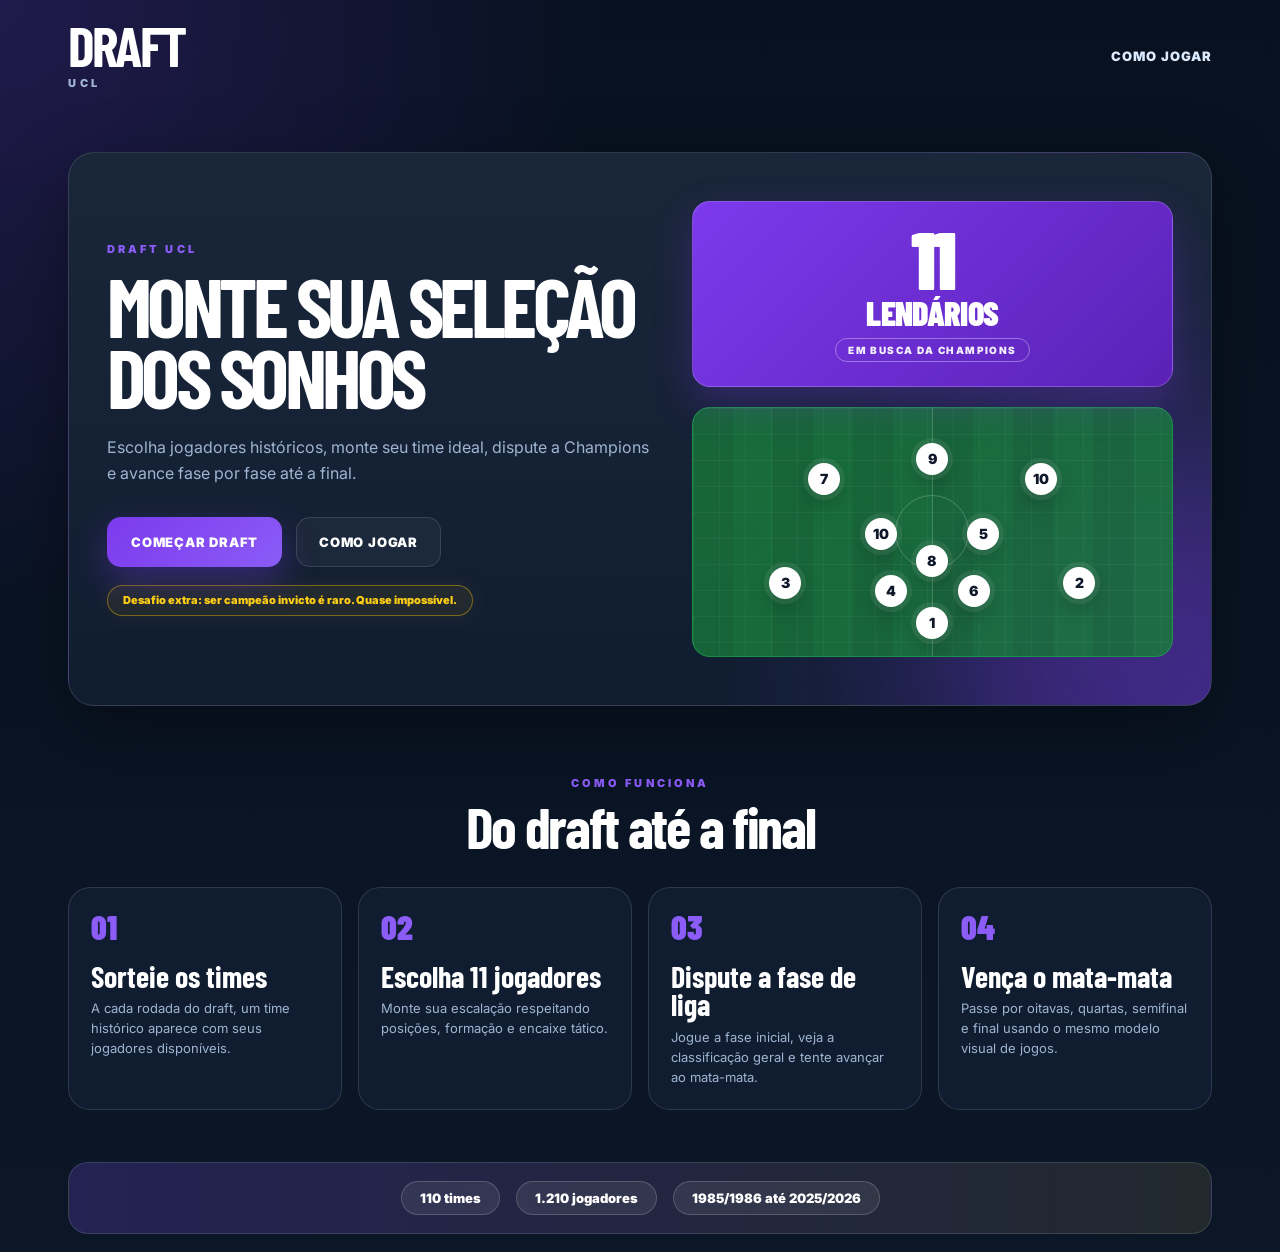
==== index.html @ dd3b8a93 "Primeira versão do DRAFT UCL" ====
<!DOCTYPE html>
<html lang="pt-BR">
<head>
  <!-- ===================================================== -->
  <!-- CONFIGURAÇÕES BÁSICAS DA PÁGINA -->
  <!-- ===================================================== -->
  <meta charset="UTF-8" />
  <meta name="viewport" content="width=device-width, initial-scale=1.0" />

  <title>DRAFT UCL</title>

  <!-- ===================================================== -->
  <!-- FONTES DO PROJETO -->
  <!-- Barlow Condensed = títulos grandes -->
  <!-- Inter = textos normais -->
  <!-- ===================================================== -->
  <link rel="preconnect" href="https://fonts.googleapis.com">
  <link rel="preconnect" href="https://fonts.gstatic.com" crossorigin>
  <link 
    href="https://fonts.googleapis.com/css2?family=Barlow+Condensed:wght@400;600;700;800;900&family=Inter:wght@400;500;600;700;800&display=swap" 
    rel="stylesheet"
  >

  <!-- ===================================================== -->
  <!-- CSS DA HOME -->
  <!-- base.css = cores, botões, tema -->
  <!-- home.css = visual da tela inicial -->
  <!-- responsive.css = mobile -->
  <!-- ===================================================== -->
<link rel="stylesheet" href="css/base.css" />
<link rel="stylesheet" href="css/home.css" />
<link rel="stylesheet" href="css/responsive.css" />
</head>

<body>
  <!-- ===================================================== -->
  <!-- CONTAINER PRINCIPAL DA HOME -->
  <!-- ===================================================== -->
  <div class="home-page">

    <!-- ===================================================== -->
    <!-- CABEÇALHO -->
    <!-- ===================================================== -->
    <header class="home-header">
      <div class="home-brand">
        <h1>DRAFT</h1>
        <span>UCL</span>
      </div>

      <nav class="home-nav">
        <a href="#como-jogar">Como jogar</a>

      </nav>
    </header>

    <!-- ===================================================== -->
    <!-- ÁREA PRINCIPAL / HERO -->
    <!-- ===================================================== -->
    <main class="home-main">

      <!-- ===================================================== -->
      <!-- BLOCO DE TEXTO PRINCIPAL -->
      <!-- ===================================================== -->
      <section class="hero-section">
        <div class="hero-content">
          <small>DRAFT UCL</small>

          <h2>
            Monte sua seleção dos sonhos
          </h2>

          <p>
            Escolha jogadores históricos, monte seu time ideal,
            dispute a Champions e avance fase por fase até a final.
          </p>
<div class="hero-actions">
  <a class="primary-btn" href="draft.html">
    COMEÇAR DRAFT
  </a>

  <a class="secondary-btn" href="#como-jogar">
    COMO JOGAR
  </a>
</div>

<div class="challenge-pill">
  Desafio extra: ser campeão invicto é raro. Quase impossível.
</div>
        </div>

        <!-- ===================================================== -->
        <!-- CARD VISUAL DO OBJETIVO -->
        <!-- ===================================================== -->
        <aside class="hero-card">
          <div class="mission-card">
            <div class="mission-number">11</div>
            <div class="mission-title">LENDÁRIOS</div>
            <div class="mission-subtitle">EM BUSCA DA CHAMPIONS</div>
          </div>

          <!-- Campo visual decorativo -->
<div class="mini-pitch">
  <span class="mini-dot dot-1">7</span>
  <span class="mini-dot dot-2">9</span>
  <span class="mini-dot dot-3">10</span>
  <span class="mini-dot dot-4">10</span>
  <span class="mini-dot dot-5">5</span>
  <span class="mini-dot dot-6">8</span>
  <span class="mini-dot dot-7">3</span>
  <span class="mini-dot dot-8">4</span>
  <span class="mini-dot dot-9">6</span>
  <span class="mini-dot dot-10">2</span>
  <span class="mini-dot dot-11">1</span>
</div>
        </aside>
      </section>

      <!-- ===================================================== -->
      <!-- COMO JOGAR -->
      <!-- ===================================================== -->
      <section id="como-jogar" class="how-section">
        <div class="section-title">
          <small>COMO FUNCIONA</small>
          <h3>Do draft até a final</h3>
        </div>

        <div class="steps-grid">
          <!-- Etapa 1 -->
          <article class="step-card">
            <span>01</span>
            <h4>Sorteie os times</h4>
            <p>
              A cada rodada do draft, um time histórico aparece
              com seus jogadores disponíveis.
            </p>
          </article>

          <!-- Etapa 2 -->
          <article class="step-card">
            <span>02</span>
            <h4>Escolha 11 jogadores</h4>
            <p>
              Monte sua escalação respeitando posições,
              formação e encaixe tático.
            </p>
          </article>

          <!-- Etapa 3 -->
          <article class="step-card">
            <span>03</span>
            <h4>Dispute a fase de liga</h4>
            <p>
              Jogue a fase inicial, veja a classificação geral
              e tente avançar ao mata-mata.
            </p>
          </article>

          <!-- Etapa 4 -->
          <article class="step-card">
            <span>04</span>
            <h4>Vença o mata-mata</h4>
            <p>
              Passe por oitavas, quartas, semifinal e final
              usando o mesmo modelo visual de jogos.
            </p>
          </article>
        </div>
   </section>

<!-- ===================================================== -->
<!-- BARRA DE ESTATÍSTICAS DA HOME -->
<!-- ===================================================== -->
<section class="home-stats-bar">
  <strong>110 times</strong>
  <strong>1.210 jogadores</strong>
  <strong>1985/1986 até 2025/2026</strong>
</section>

</main>
</body>
</html>
---- css/base.css ----
/* ===================================================== */
/* BASE.CSS - CORES, FONTES, TEMA E BOTÕES GERAIS */
/* ===================================================== */

/* Variáveis principais do modo escuro */
:root {
  --bg: #07111f;
  --bg-2: #0b1627;

  --panel: #101d31;
  --panel-2: #13233b;

  --border: rgba(255, 255, 255, 0.12);

  --text: #ffffff;
  --muted: #9fb4d0;

  --primary: #7c3aed;
  --primary-2: #8b5cf6;

  --green: #22c55e;
  --red: #ef4444;
  --yellow: #eab308;

  --shadow: 0 24px 70px rgba(0, 0, 0, 0.35);

  --font-title: "Barlow Condensed", sans-serif;
  --font-body: "Inter", sans-serif;
}

/* Variáveis do modo claro */
body.light-mode {
  --bg: #eef3fb;
  --bg-2: #e2e8f0;

  --panel: #ffffff;
  --panel-2: #f1f5f9;

  --border: rgba(15, 23, 42, 0.14);

  --text: #0f172a;
  --muted: #475569;

  --shadow: 0 24px 70px rgba(15, 23, 42, 0.16);
}

/* Reset básico */
* {
  box-sizing: border-box;
}

html {
  scroll-behavior: smooth;
}

html,
body {
  min-height: 100%;
  margin: 0;
}

body {
  background:
    radial-gradient(circle at top left, rgba(124, 58, 237, 0.22), transparent 34%),
    linear-gradient(180deg, var(--bg), var(--bg-2));

  color: var(--text);
  font-family: var(--font-body);
}

/* Remove sublinhado padrão */
a {
  color: inherit;
  text-decoration: none;
}

/* Botões */
button,
a {
  -webkit-tap-highlight-color: transparent;
}

button {
  font-family: inherit;
}

/* Botão principal */
.primary-btn {
  min-height: 50px;
  padding: 0 24px;

  display: inline-flex;
  align-items: center;
  justify-content: center;

  border: 0;
  border-radius: 14px;

  background: linear-gradient(135deg, var(--primary), var(--primary-2));
  color: #ffffff;

  font-size: 13px;
  font-weight: 900;
  letter-spacing: 0.06em;

  cursor: pointer;

  box-shadow: 0 14px 35px rgba(124, 58, 237, 0.35);
}

/* Botão secundário */
.secondary-btn {
  min-height: 50px;
  padding: 0 22px;

  display: inline-flex;
  align-items: center;
  justify-content: center;

  border: 1px solid var(--border);
  border-radius: 14px;

  background: rgba(255, 255, 255, 0.04);
  color: var(--text);

  font-size: 13px;
  font-weight: 900;
  letter-spacing: 0.06em;

  cursor: pointer;
}

/* Botão do tema */
.theme-toggle {
  height: 38px;
  padding: 0 18px;

  border: 1px solid rgba(199, 210, 254, 0.32);
  border-radius: 999px;

  background: rgba(255, 255, 255, 0.06);
  color: #ffffff;

  font-size: 10px;
  font-weight: 900;
  letter-spacing: 0.08em;

  cursor: pointer;
}
---- css/home.css ----
/* ===================================================== */
/* HOME.CSS - TELA INICIAL DO DRAFT */
/* ===================================================== */

/* Página principal */
.home-page {
  width: 100%;
  min-height: 100vh;
}

/* ===================================================== */
/* CABEÇALHO */
/* ===================================================== */

.home-header {
  width: 100%;
  max-width: 1180px;

  margin: 0 auto;
  padding: 22px 18px 10px;

  display: flex;
  align-items: center;
  justify-content: space-between;
}

/* Marca DRAFT */
.home-brand h1 {
  margin: 0;

  font-family: var(--font-title);
  font-size: 56px;
  line-height: 0.82;
  letter-spacing: -0.05em;
}
.home-brand span {
  display: block;

  margin-top: 8px;

  font-size: 11px;
  font-weight: 900;
  letter-spacing: 0.34em;

  color: var(--muted);
}
/* Navegação */
.home-nav {
  display: flex;
  align-items: center;
  gap: 16px;
}

.home-nav a {
  font-size: 13px;
  font-weight: 900;
  letter-spacing: 0.08em;
  color: #dbeafe;
  text-transform: uppercase;
}
.home-nav a:hover {
  color: #ffffff;
}
/* ===================================================== */
/* ÁREA PRINCIPAL */
/* ===================================================== */

.home-main {
  width: 100%;
  max-width: 1180px;

  margin: 0 auto;
  padding: 18px;
}

/* ===================================================== */
/* HERO PRINCIPAL - MODELO CARD GRANDE */
/* ===================================================== */

.hero-section {
  min-height: 0;

  margin-top: 34px;
  padding: 48px 38px;

  display: grid;
  grid-template-columns: minmax(0, 1.06fr) minmax(320px, 0.94fr);
  gap: 42px;
  align-items: center;

  position: relative;
  overflow: hidden;

  background:
    radial-gradient(circle at bottom right, rgba(124, 58, 237, 0.32), transparent 38%),
    linear-gradient(180deg, rgba(255, 255, 255, 0.045), transparent),
    var(--panel);

  border: 1px solid var(--border);
  border-radius: 26px;

  box-shadow: var(--shadow);
}

/* Detalhe roxo no fundo */
.hero-section::before {
  content: "";

  position: absolute;
  right: -120px;
  bottom: -140px;

  width: 380px;
  height: 380px;

  background: rgba(124, 58, 237, 0.22);
  filter: blur(70px);
  border-radius: 50%;

  pointer-events: none;
}

/* Texto principal */
.hero-content {
  position: relative;
  z-index: 2;
}

.hero-content small {
  display: block;

  margin-bottom: 14px;

  color: var(--primary-2);

  font-size: 11px;
  font-weight: 900;
  letter-spacing: 0.28em;
}

.hero-content h2 {
  max-width: 640px;

  margin: 0;

  font-family: var(--font-title);
  font-size: 82px;
  line-height: 0.86;
  letter-spacing: -0.055em;
  text-transform: uppercase;
}

.hero-content p {
  max-width: 560px;

  margin: 24px 0 0;

  color: var(--muted);

  font-size: 16px;
  line-height: 1.62;
}

/* Botões do hero */
.hero-actions {
  margin-top: 30px;

  display: flex;
  align-items: center;
  gap: 14px;
  flex-wrap: wrap;
}

/* Aviso amarelo */
.challenge-pill {
  width: fit-content;
  max-width: 100%;

  margin-top: 18px;
  padding: 8px 15px;

  border: 1px solid rgba(234, 179, 8, 0.45);
  border-radius: 999px;

  background: rgba(234, 179, 8, 0.08);
  color: #facc15;

  font-size: 11px;
  font-weight: 900;
  line-height: 1.2;

  box-shadow: 0 0 22px rgba(234, 179, 8, 0.08);
}

/* ===================================================== */
/* CARD VISUAL DO HERO */
/* ===================================================== */

.hero-card {
  min-height: 390px;
  padding: 0;

  position: relative;
  z-index: 2;

  display: flex;
  flex-direction: column;
  gap: 20px;

  background: transparent;
  border: 0;
  border-radius: 0;

  box-shadow: none;
}

/* Card 11 lendários */
.mission-card {
  width: 100%;
  padding: 24px 18px;

  position: relative;
  z-index: 2;

  text-align: center;

  background: linear-gradient(135deg, var(--primary), #5b21b6);
  border: 1px solid rgba(255, 255, 255, 0.18);
  border-radius: 18px;

  box-shadow: 0 16px 38px rgba(124, 58, 237, 0.28);
}

.mission-number {
  font-family: var(--font-title);
  font-size: 82px;
  line-height: 0.78;
  font-weight: 900;
  letter-spacing: -0.05em;

  color: #ffffff;
}

.mission-title {
  margin-top: 8px;

  font-family: var(--font-title);
  font-size: 34px;
  line-height: 0.9;
  font-weight: 900;
  letter-spacing: -0.02em;

  color: #ffffff;
}

.mission-subtitle {
  width: fit-content;

  margin: 10px auto 0;
  padding: 5px 12px;

  color: rgba(255, 255, 255, 0.92);

  font-size: 10px;
  font-weight: 900;
  letter-spacing: 0.14em;

  border: 1px solid rgba(255, 255, 255, 0.35);
  border-radius: 999px;
}

/* ===================================================== */
/* MINI CAMPO DECORATIVO */
/* ===================================================== */

.mini-pitch {
  height: 250px;

  position: relative;
  overflow: hidden;

  border: 1px solid rgba(34, 197, 94, 0.42);
  border-radius: 18px;

  background:
    linear-gradient(rgba(255, 255, 255, 0.045) 1px, transparent 1px),
    linear-gradient(90deg, rgba(255, 255, 255, 0.045) 1px, transparent 1px),
    linear-gradient(90deg, rgba(34, 197, 94, 0.12) 50%, rgba(34, 197, 94, 0.18) 50%),
    rgba(22, 101, 52, 0.82);

  background-size:
    26px 26px,
    26px 26px,
    80px 100%,
    100% 100%;
}

/* Linha do meio do campo */
.mini-pitch::before {
  content: "";

  position: absolute;
  left: 50%;
  top: 0;

  width: 1px;
  height: 100%;

  background: rgba(255, 255, 255, 0.20);
}

/* Círculo do meio */
.mini-pitch::after {
  content: "";

  position: absolute;
  left: 50%;
  top: 50%;

  width: 72px;
  height: 72px;

  transform: translate(-50%, -50%);

  border: 1px solid rgba(255, 255, 255, 0.22);
  border-radius: 50%;
}

/* Bolinhas numeradas */
.mini-dot {
  width: 32px;
  height: 32px;

  position: absolute;
  z-index: 2;

  display: flex;
  align-items: center;
  justify-content: center;

  border-radius: 50%;

  background: #ffffff;
  color: #0f172a;

  font-size: 14px;
  font-weight: 900;
  line-height: 1;

  box-shadow:
    0 0 0 5px rgba(255, 255, 255, 0.08),
    0 10px 22px rgba(0, 0, 0, 0.22);
}

/* ===================================================== */
/* POSIÇÕES DO MINI CAMPO - 4-3-3 REALISTA */
/* ===================================================== */

/* Ataque */
.dot-1 {
  left: 24%;
  top: 22%;
}

.dot-2 {
  left: 50%;
  top: 14%;
  transform: translateX(-50%);
}

.dot-3 {
  right: 24%;
  top: 22%;
}

/* Meio-campo */
.dot-4 {
  left: 36%;
  top: 44%;
}

.dot-5 {
  right: 36%;
  top: 44%;
}

.dot-6 {
  left: 50%;
  top: 55%;
  transform: translateX(-50%);
}

/* Defesa */
.dot-7 {
  left: 16%;
  bottom: 23%;
}

.dot-8 {
  left: 38%;
  bottom: 20%;
}

.dot-9 {
  right: 38%;
  bottom: 20%;
}

.dot-10 {
  right: 16%;
  bottom: 23%;
}

/* Goleiro */
.dot-11 {
  left: 50%;
  bottom: 7%;
  transform: translateX(-50%);
}

/* ===================================================== */
/* BARRA DE ESTATÍSTICAS */
/* ===================================================== */

.home-stats-bar {
  margin-top: 18px;
  padding: 18px;

  display: flex;
  align-items: center;
  justify-content: center;
  gap: 16px;
  flex-wrap: wrap;

  background:
    linear-gradient(90deg, rgba(124, 58, 237, 0.18), rgba(234, 179, 8, 0.08)),
    var(--panel);

  border: 1px solid var(--border);
  border-radius: 20px;
}

.home-stats-bar strong {
  min-height: 34px;
  padding: 0 18px;

  display: inline-flex;
  align-items: center;
  justify-content: center;

  border: 1px solid rgba(255, 255, 255, 0.18);
  border-radius: 999px;

  background: rgba(255, 255, 255, 0.08);
  color: var(--text);

  font-size: 13px;
  font-weight: 900;
}
/* ===================================================== */
/* COMO JOGAR */
/* Mantido no modelo atual, só pequenos ajustes */
/* ===================================================== */

.how-section {
  padding: 70px 0 34px;
}

.section-title {
  text-align: center;
}

.section-title small {
  display: block;

  color: var(--primary-2);

  font-size: 11px;
  font-weight: 900;
  letter-spacing: 0.28em;
}

.section-title h3 {
  margin: 10px 0 0;

  font-family: var(--font-title);
  font-size: 58px;
  line-height: 0.9;
  letter-spacing: -0.04em;
}

/* Grid das etapas */
.steps-grid {
  margin-top: 34px;

  display: grid;
  grid-template-columns: repeat(4, 1fr);
  gap: 16px;
}

/* Card de etapa */
.step-card {
  min-height: 220px;
  padding: 22px;

  background: var(--panel);
  border: 1px solid var(--border);
  border-radius: 22px;
}

.step-card span {
  color: var(--primary-2);

  font-family: var(--font-title);
  font-size: 34px;
  line-height: 1;
  font-weight: 900;
}

.step-card h4 {
  margin: 18px 0 8px;

  font-family: var(--font-title);
  font-size: 30px;
  line-height: 0.95;
}

.step-card p {
  margin: 0;

  color: var(--muted);

  font-size: 13px;
  line-height: 1.55;
}

/* ===================================================== */
/* RODAPÉ */
/* ===================================================== */

.home-footer {
  width: 100%;
  max-width: 1180px;

  margin: 0 auto;
  padding: 26px 18px 32px;

  display: flex;
  justify-content: space-between;
  gap: 16px;

  color: var(--muted);

  font-size: 12px;
  font-weight: 700;
}
---- css/responsive.css ----
/* ===================================================== */
/* RESPONSIVE.CSS */
/*
  Arquivo exclusivo para responsividade.

  Regras de segurança:
  - Não alterar visual desktop fora de @media.
  - Usar max-width em ordem do maior para o menor.
  - Ajustar primeiro layout, depois fonte, depois espaçamento.
  - Evitar !important, usar só quando alguma regra antiga estiver vencendo.
*/
/* ===================================================== */


/* ===================================================== */
/* ATÉ 1024px */
/*
  Tablet, notebook pequeno e telas intermediárias.

  Objetivo:
  - reduzir larguras;
  - diminuir espaçamentos;
  - evitar barra horizontal;
  - manter estrutura parecida com desktop.
*/
/* ===================================================== */

@media (max-width: 1024px) {
  /* ===================================================== */
  /* TABLET DEITADO / NOTEBOOK PEQUENO */
  /*
    Foco: 1024 × 768.

    Objetivo:
    - manter aparência parecida com desktop;
    - reduzir larguras e fontes;
    - evitar estouro lateral;
    - não afetar celular, porque celular já tem blocos próprios.
  */
  /* ===================================================== */

  html,
  body {
    width: 100%;
    overflow-x: hidden;
  }

  .home-page {
    width: 100%;
    min-height: 100vh;
    padding: 18px 22px 32px;
  }

  .home-header {
    max-width: 100%;
    margin: 0 auto 22px;
    padding: 16px 18px;
  }

  .home-brand h1 {
    font-size: 44px;
  }

  .home-main {
    width: 100%;
    max-width: 100%;
  }

  .hero-section {
    width: 100%;
    max-width: 100%;

    display: grid;
    grid-template-columns: minmax(0, 1fr) minmax(320px, 0.85fr);
    gap: 24px;

    padding: 30px 26px;
  }

  .hero-content h2 {
    max-width: 100%;

    font-size: 56px;
    line-height: 0.9;
  }

  .hero-content p {
    max-width: 100%;

    font-size: 15px;
    line-height: 1.45;
  }

  .hero-actions {
    margin-top: 22px;
  }

  .mission-card {
    padding: 22px 18px;
  }

  .mission-number {
    font-size: 58px;
  }

  .mission-title {
    font-size: 24px;
  }

  .mini-pitch {
    min-height: 250px;
    max-height: 280px;
    overflow: hidden;
  }

  .how-section {
    width: 100%;
    margin-top: 34px;
  }

  .section-title h3 {
    font-size: 40px;
    line-height: 0.95;
  }

  .steps-grid {
    display: grid;
    grid-template-columns: repeat(2, minmax(0, 1fr));
    gap: 14px;
  }

  .step-card {
    min-height: auto;
    padding: 18px 18px;
  }

  .step-card h4 {
    font-size: 25px;
    line-height: 1;
  }

  .step-card p {
    font-size: 13px;
    line-height: 1.35;
  }

  .home-stats-bar {
    width: 100%;
    max-width: 100%;

    margin-top: 22px;
    padding: 16px;

    display: grid;
    grid-template-columns: repeat(3, minmax(0, 1fr));
    gap: 12px;

    box-sizing: border-box;
  }

  .home-stats-bar strong {
  min-width: 0;
  padding: 0 12px;

  font-size: 12px;
  line-height: 1.15;
  text-align: center;

  white-space: normal;
  overflow-wrap: anywhere;
}

/* Fecha o @media (max-width: 1024px) da HOME */
}

/* ===================================================== */
/* DRAFT - TABLET DEITADO / 1024 × 768 */
/*
  Objetivo:
  - manter o Draft em 3 colunas;
  - reduzir painel esquerdo e direito;
  - impedir corte lateral;
  - deixar o campo cabendo melhor;
  - não alterar celular, que já está correto.
*/
/* ===================================================== */

@media (min-width: 769px) and (max-width: 1024px) {
  .draft-page {
    width: 100%;
    max-width: 100%;
    min-height: 100vh;

    padding: 16px 18px 28px;

    overflow-x: hidden;
    box-sizing: border-box;
  }

  .draft-header {
    width: 100%;
    max-width: 100%;

    margin: 0 auto 14px;
    padding: 14px 18px;

    box-sizing: border-box;
  }

  .draft-brand h1 {
    font-size: 42px;
    line-height: 0.85;
  }

  .draft-summary {
    font-size: 11px;
    letter-spacing: 0.22em;
    white-space: nowrap;
  }

  /*
    Grade principal:
    continua em 3 colunas, mas mais compacta.
  */
  .builder-grid {
    width: 100%;
    max-width: 100%;

    display: grid;
    grid-template-columns: 210px minmax(0, 1fr) 180px;
    gap: 14px;

    align-items: start;

    transform: none;
    box-sizing: border-box;
  }

  .left-panel,
  .center-panel,
  .right-panel {
    width: 100%;
    min-width: 0;
    max-width: 100%;

    box-sizing: border-box;
  }

  .panel,
  .draw-panel,
  .players-panel,
  .score-panel {
    width: 100%;
    max-width: 100%;
    min-width: 0;

    box-sizing: border-box;
  }

  /*
    Painel esquerdo:
    botões menores para não cortar.
  */
  .formation-grid {
    grid-template-columns: repeat(2, minmax(0, 1fr));
    gap: 8px;
  }

  .style-grid {
    grid-template-columns: 1fr;
    gap: 8px;
  }

  .formation-btn,
  .style-btn {
    min-height: 34px;
    padding: 8px 6px;

    font-size: 10.5px;
    line-height: 1.1;
  }

  .panel-label {
    margin-bottom: 8px;

    font-size: 9px;
    letter-spacing: 0.28em;
  }

  .draw-card {
    min-height: 94px;
    padding: 12px 10px;
  }

  .draw-card h2 {
    font-size: 30px;
  }

  .draw-card p {
    font-size: 11px;
  }

  .roll-btn {
    min-height: 44px;
    font-size: 16px;
  }

  /* Campo - tablet deitado 1024 × 768 */
.pitch-frame {
  width: 100%;
  max-width: 100%;

  padding: 8px;
  box-sizing: border-box;
}

.pitch {
  width: 100%;
  height: 590px;
}

/* Slots maiores no tablet deitado */
.pitch-slot {
  width: 68px;
  height: 68px;

  font-size: 16px;
}

.slot-empty {
  font-size: 15px;
}

/*
  Jogador preenchido:
  aumenta card, rating e nome no tablet deitado.
*/
.pitch-slot.filled {
  width: 84px;
  height: 84px;
}

.pitch-player-card {
  width: 80px;
  height: 80px;
}

.pitch-rating-ball {
  width: 64px;
  height: 64px;

  font-size: 25px;
}

/*
  Nome do jogador:
  maior e mais legível.
*/
.pitch-player-name {
  top: 74px;

  max-width: 125px;

  font-size: 13.5px;
  font-weight: 900;
  line-height: 1;
  text-align: center;
  white-space: nowrap;

  text-shadow:
    0 2px 0 rgba(0, 0, 0, 0.78),
    0 0 6px rgba(0, 0, 0, 0.55);
}


  /*
    Painel direito:
    deixa o box score caber na largura.
  */
  .score-panel {
    padding: 14px 12px;
  }

  .score-header {
    font-size: 12px;
  }

  #overallScore {
    font-size: 18px;
  }

  .squad-row {
    grid-template-columns: 34px minmax(0, 1fr) 34px;
    min-height: 32px;
    gap: 6px;
  }

  .score-panel .squad-row .squad-player-name {
    font-size: 13px !important;
  }

  .score-panel .squad-row .squad-player-rating {
    font-size: 15px !important;
  }
}



/* ===================================================== */
/* ATÉ 768px */
/*
  Entrada real do mobile.

  Ajusta primeiro a HOME:
  - header em coluna;
  - hero em coluna;
  - botões empilhados;
  - cards em uma coluna;
  - evita overflow horizontal.
*/
/* ===================================================== */

@media (max-width: 768px) {
  /* Segurança geral de largura no tablet */
.home-page,
.home-main,
.hero-section,
.how-section,
.home-stats-bar {
  box-sizing: border-box;
}
  /* Segurança geral contra estouro lateral */
  html,
  body {
    width: 100%;
    overflow-x: hidden;
  }

  /* HOME - página */
.home-page {
  width: 100%;
  min-height: 100vh;
  padding: 14px 14px 24px;
}

  /* HOME - cabeçalho */
  .home-header {
    max-width: 100%;
    margin: 0 auto 22px;
    padding: 16px;

    display: flex;
    align-items: center;
    justify-content: space-between;
    gap: 14px;
  }

  .home-brand h1 {
    font-size: 42px;
  }

  .home-brand span {
    font-size: 8px;
    letter-spacing: 0.28em;
  }

  .home-nav {
    display: flex;
    align-items: center;
    gap: 12px;
  }

  .home-nav a {
    font-size: 11px;
    letter-spacing: 0.12em;
  }

  /* HOME - área principal */
  .home-main {
    width: 100%;
    max-width: 100%;
  }

  /* HERO - vira coluna no mobile */
 .hero-section {
  width: 100%;
  max-width: 100%;

  display: flex;
  flex-direction: column;
  gap: 16px;

  padding: 22px 18px;
}

  .hero-content {
    width: 100%;
    text-align: center;
  }

  .hero-content small {
    font-size: 10px;
    letter-spacing: 0.26em;
  }

  .hero-content h2 {
    max-width: 100%;
    margin: 12px auto 16px;

    font-size: 52px;
    line-height: 0.9;
    text-align: center;
  }

  .hero-content p {
    max-width: 100%;
    margin: 0 auto;

    font-size: 15px;
    line-height: 1.55;
    text-align: center;
  }

  /* Botões da home */
  .hero-actions {
    width: 100%;
    margin-top: 24px;

    display: flex;
    flex-direction: column;
    gap: 12px;
  }

  .hero-actions a,
  .primary-btn,
  .secondary-btn {
    width: 100%;
    min-height: 48px;

    display: flex;
    align-items: center;
    justify-content: center;
  }

  .challenge-pill {
    width: 100%;
    margin-top: 16px;

    text-align: center;
    line-height: 1.35;
  }

  /* Card visual da direita */
  .hero-card {
    width: 100%;
  }

  .mission-card {
    width: 100%;
    padding: 22px 16px;
  }

  .mission-number {
    font-size: 58px;
    line-height: 0.8;
  }

  .mission-title {
    font-size: 25px;
  }

  .mini-pitch {
    width: 100%;
    min-height: 210px;
  }

  /* COMO JOGAR */
.how-section {
  width: 100%;
  margin-top: 28px;
}

  .section-title {
    text-align: center;
  }


.steps-grid {
  display: grid;
  grid-template-columns: 1fr;
  gap: 10px;
}
.step-card {
  width: 100%;
  padding: 16px 16px;
}

.section-title h3 {
  font-size: 36px;
  line-height: 0.95;
}

.step-card h4 {
  font-size: 24px;
  line-height: 1;
}

.step-card p {
  font-size: 13px;
  line-height: 1.35;
}
}


/* ===================================================== */
/* ATÉ 480px */
/*
  Foco principal: celular padrão 390 × 844.

  Segurança:
  - Não altera desktop.
  - Ajusta telas mobile até 480px.
  - Inclui HOME, DRAFT, CAMPANHA, CLASSIFICAÇÃO,
    MATA-MATA E MEU CARD.
  - Usado para celulares comuns como 360px, 390px,
    393px, 412px, 414px e até 480px.
*/
/* ===================================================== */

@media (max-width: 480px) {
  /* Evita barra lateral horizontal */
  html,
  body {
    width: 100%;
    overflow-x: hidden;
  }

  /* Página inicial */
  .home-page {
    width: 100%;
    min-height: 100vh;
    padding: 14px 12px 28px;
  }

  /* Header da home */
  .home-header {
    width: 100%;
    max-width: 100%;

    margin: 0 auto 20px;
    padding: 14px 12px;

    display: flex;
    align-items: center;
    justify-content: space-between;
    gap: 12px;
  }

  .home-brand h1 {
    font-size: 38px;
    line-height: 0.85;
  }

  .home-brand span {
    font-size: 8px;
    letter-spacing: 0.26em;
  }

  .home-nav {
    display: flex;
    align-items: center;
    justify-content: flex-end;
  }

  .home-nav a {
    font-size: 11px;
    letter-spacing: 0.12em;
    white-space: nowrap;
  }

  /* Área principal */
  .home-main {
    width: 100%;
    max-width: 100%;
  }

  /* Hero em coluna */
  .hero-section {
    width: 100%;
    max-width: 100%;

    padding: 24px 16px;

    display: flex;
    flex-direction: column;
    gap: 22px;
  }

  .hero-content {
    width: 100%;
    text-align: center;
  }

  .hero-content small {
    font-size: 10px;
    letter-spacing: 0.24em;
  }

  .hero-content h2 {
    max-width: 100%;
    margin: 12px auto 16px;

    font-size: 44px;
    line-height: 0.9;
    text-align: center;
  }

  .hero-content p {
    max-width: 100%;
    margin: 0 auto;

    font-size: 14px;
    line-height: 1.55;
    text-align: center;
  }

  /* Botões da home */
  .hero-actions {
    width: 100%;
    margin-top: 24px;

    display: flex;
    flex-direction: column;
    gap: 12px;
  }

  .hero-actions a,
  .primary-btn,
  .secondary-btn {
    width: 100%;
    min-height: 48px;

    display: flex;
    align-items: center;
    justify-content: center;

    font-size: 12px;
    text-align: center;
  }

  .challenge-pill {
    width: 100%;
    margin-top: 16px;

    font-size: 11px;
    line-height: 1.35;
    text-align: center;
  }

  /* Card visual */
  .hero-card {
    width: 100%;
  }

  .mission-card {
    width: 100%;
    padding: 22px 16px;
  }

  .mission-number {
    font-size: 52px;
    line-height: 0.8;
  }

  .mission-title {
    font-size: 22px;
    line-height: 0.95;
  }

  .mission-subtitle {
    font-size: 10px;
    letter-spacing: 0.18em;
  }

  .mini-pitch {
    width: 100%;
    min-height: 190px;
  }

  /* Como jogar */
  .how-section {
    width: 100%;
    margin-top: 40px;
  }

  .section-title {
    text-align: center;
  }

  .section-title small {
    font-size: 10px;
    letter-spacing: 0.24em;
  }

  .section-title h3 {
    font-size: 36px;
    line-height: 0.95;
  }

  .steps-grid {
    display: grid;
    grid-template-columns: 1fr;
    gap: 14px;
  }

  .step-card {
    width: 100%;
    padding: 20px 18px;
  }

  .step-card h4 {
    font-size: 24px;
    line-height: 1;
  }

  .step-card p {
    font-size: 13px;
    line-height: 1.45;
  }

  /* Barra de estatísticas */
  .home-stats-bar {
    width: 100%;
    margin-top: 28px;

    display: flex;
    flex-direction: column;
    gap: 10px;

    text-align: center;
  }
  .home-stats-bar strong {
    font-size: 13px;
  }
}
/* ===================================================== */
/* TABLET - 481px até 768px */
/*
  Foco: iPad Mini / tablet em pé.

  Objetivo:
  - não usar layout tão alto quanto celular;
  - colocar hero em duas colunas;
  - compactar cards de "Como jogar";
  - fazer mais conteúdo aparecer na tela.
*/
/* ===================================================== */

@media (min-width: 481px) and (max-width: 768px) {
  .home-page {
    padding: 14px 18px 24px;
  }

  .home-header {
    margin-bottom: 18px;
    padding: 14px 16px;
  }

  .home-brand h1 {
    font-size: 38px;
  }

  /*
    No tablet, volta para duas colunas.
    Isso reduz muito a altura da tela inicial.
  */
  .hero-section {
    display: grid;
    grid-template-columns: minmax(0, 1fr) minmax(280px, 0.9fr);
    align-items: center;
    gap: 18px;

    padding: 22px 20px;
  }

  .hero-content {
    text-align: left;
  }

  .hero-content h2 {
    margin: 10px 0 14px;

    font-size: 42px;
    line-height: 0.9;
    text-align: left;
  }

  .hero-content p {
    font-size: 14px;
    line-height: 1.4;
    text-align: left;
  }

  .hero-actions {
    margin-top: 18px;
    gap: 10px;
  }

  .hero-actions a,
  .primary-btn,
  .secondary-btn {
    min-height: 44px;
  }

  .challenge-pill {
    margin-top: 12px;
    font-size: 10px;
  }

  .hero-card {
    width: 100%;
    min-width: 0;
  }

  .mission-card {
    padding: 18px 14px;
  }

  .mission-number {
    font-size: 46px;
  }

  .mission-title {
    font-size: 20px;
  }

  .mini-pitch {
    min-height: 220px;
    max-height: 240px;
    overflow: hidden;
  }

  /*
    Como jogar mais compacto no tablet.
  */
  .how-section {
    margin-top: 24px;
  }

  .section-title h3 {
    font-size: 34px;
  }

  .steps-grid {
    grid-template-columns: 1fr;
    gap: 10px;
  }

  .step-card {
    min-height: auto;
    padding: 14px 16px;
  }

  .step-card h4 {
    font-size: 22px;
    line-height: 1;
  }

  .step-card p {
    font-size: 13px;
    line-height: 1.3;
  }

/*
  Rodapé / estatísticas da HOME no tablet.
  Mantém os 3 itens lado a lado no iPad/tablet.
*/
.home-stats-bar {
  width: 100%;
  max-width: 100%;

  margin: 16px auto 0;
  padding: 14px;

  display: grid;
  grid-template-columns: repeat(3, minmax(0, 1fr));
  gap: 10px;

  background:
    linear-gradient(90deg, rgba(124, 58, 237, 0.18), rgba(234, 179, 8, 0.08)),
    var(--panel);

  border: 1px solid var(--border);
  border-radius: 18px;

  box-sizing: border-box;
}

.home-stats-bar > * {
  width: 100%;
  min-width: 0;
  max-width: 100%;

  box-sizing: border-box;
}

.home-stats-bar strong {
  min-width: 0;
  min-height: 32px;
  padding: 0 10px;

  display: flex;
  align-items: center;
  justify-content: center;

  border: 1px solid rgba(255, 255, 255, 0.18);
  border-radius: 999px;

  background: rgba(255, 255, 255, 0.08);
  color: var(--text);

  font-size: 12px;
  font-weight: 900;
  line-height: 1.15;
  text-align: center;

  white-space: normal;
  overflow-wrap: anywhere;
}
}
/* ===================================================== */
/* MOBILE - DRAFT / CAMPANHA / CLASSIFICAÇÃO / MATA-MATA */
/*
  Segurança:
  - tudo abaixo só vale até 480px;
  - impede o CSS mobile de afetar o desktop;
  - não altera lógica do jogo.
*/
/* ===================================================== */

@media (max-width: 480px) {

/* ===================================================== */
/* HEADER DO DRAFT - MOBILE */
/* ===================================================== */
/* HEADER DO DRAFT - MOBILE */
/*
  Objetivo:
  - manter logo à esquerda;
  - manter formação/estilo à direita;
  - impedir quebra feia do "4-3-3";
  - não mexer no desktop.
*/
/* ===================================================== */

.draft-header {
  width: 100%;
  max-width: 100%;

  margin: 0 auto 14px;
  padding: 14px 12px;

  display: grid;
  grid-template-columns: auto minmax(0, 1fr);
  align-items: center;
  gap: 10px;
}

.draft-brand {
  min-width: 86px;
}

.draft-brand h1 {
  font-size: 37px;
  line-height: 0.82;
}

.draft-brand span {
  margin-top: 6px;

  font-size: 8px;
  letter-spacing: 0.24em;
}

/* Texto: 4-3-3 · EQUILIBRADO · CLÁSSICO */
.draft-summary {
  min-width: 0;

  display: flex;
  align-items: center;
  justify-content: flex-end;
  gap: 6px;

  font-size: 8.5px;
  font-weight: 900;
  letter-spacing: 0.16em;
  line-height: 1.2;
  text-align: right;
  white-space: nowrap;
  word-break: keep-all;
}

/* Evita quebrar cada parte do resumo */
.draft-summary span,
.draft-summary strong,
.draft-summary b {
  white-space: nowrap;
}

/* Grid principal vira coluna */
.builder-grid {
  width: 100%;
  max-width: 100%;

  display: flex;
  flex-direction: column;
  gap: 14px;

  transform: none;
}

/* Todos os painéis ocupam a tela */
.left-panel,
.center-panel,
.right-panel {
  width: 100%;
  min-width: 0;
}

/* Ordem no mobile */
.left-panel {
  order: 1;
}

.center-panel {
  order: 2;
}

.right-panel {
  order: 3;
}

/* Painéis */
.panel,
.draw-panel,
.players-panel,
.score-panel {
  width: 100%;
}

/* ===================================================== */
/* DRAFT MOBILE - FORMAÇÕES E MODOS MAIS ESPAÇADOS */
/*
  Objetivo:
  - deixar botões menos grudados;
  - melhorar toque no celular;
  - separar melhor formação e estilo;
  - não altera lógica do draft.
*/
/* ===================================================== */

.formation-grid,
.style-grid {
  grid-template-columns: 1fr 1fr;
  gap: 12px;
}

.formation-btn,
.style-btn {
  min-height: 46px;
  padding: 10px 8px;

  font-size: 12px;
  line-height: 1.1;
}

/* Dá mais respiro entre os blocos do painel esquerdo */
.left-panel .panel {
  gap: 18px;
}

/* Espaçamento entre título e botões */
.panel-label {
  margin-bottom: 10px;
}

/* Sorteio */
.draw-card {
  min-height: 110px;
  padding: 16px 12px;
}

.draw-card h2 {
  font-size: 36px;
}

.draw-card p {
  font-size: 12px;
}

.roll-btn {
  min-height: 52px;
}

/* Lista de jogadores */
.draft-page.draft-started .players-panel {
  height: auto;
  max-height: none;

  padding: 14px 12px;

  overflow: visible;
}

.player-option {
  min-height: 64px;
}

.player-info strong {
  font-size: 18px;
}

.player-info span {
  font-size: 10px;
}

.player-action b {
  font-size: 24px;
}

/* Campo */
.pitch-frame {
  width: 100%;
  padding: 8px;
}

.pitch {
  width: 100%;
  height: 560px;
}

/* Slots menores para caber no celular */
.pitch-slot {
  width: 56px;
  height: 56px;

  font-size: 14px;
}

.slot-empty {
  font-size: 13px;
}

/* Jogador preenchido no campo */
.pitch-slot.filled {
  width: 62px;
  height: 62px;
}

.pitch-player-card {
  width: 58px;
  height: 58px;
}

.pitch-rating-ball {
  width: 50px;
  height: 50px;

  font-size: 20px;
}
/* ===================================================== */
/* CAMPO MOBILE - NOMES DOS JOGADORES */
/*
  Padrão simples:
  - nomes centralizados;
  - sem empurrar laterais/pontas;
  - visual mais limpo;
  - não altera desktop.
*/
/* ===================================================== */

.pitch {
  overflow: hidden;
}

.pitch-player-name {
  top: 58px;

  max-width: 90px;

  font-size: 11.5px;
  line-height: 1;

  white-space: nowrap;
  text-align: center;

  text-shadow:
    0 2px 0 rgba(0, 0, 0, 0.78),
    0 0 6px rgba(0, 0, 0, 0.55);
}
/* Box score embaixo do campo */
.score-panel {
  min-width: 0;
  width: 100%;

  padding: 16px 14px;
}

.score-header {
  font-size: 13px;
}

#overallScore {
  font-size: 20px;
}

.squad-row {
  grid-template-columns: 42px minmax(0, 1fr) 42px;
  min-height: 36px;
}

.score-panel .squad-row .squad-player-name {
  font-size: 16px !important;
}

.score-panel .squad-row .squad-player-rating {
  font-size: 18px !important;
}
/* ===================================================== */
/* JOGADOR SELECIONADO NA LISTA */
/*
  Aparece depois que o usuário clica no jogador.
  Ajuda principalmente no mobile, antes de escolher o slot.
*/
/* ===================================================== */

.player-option.selected-player {
  border-color: #d8b45a;
  background: #1b2f50;

  box-shadow:
    0 0 0 2px rgba(216, 180, 90, 0.18),
    0 0 16px rgba(216, 180, 90, 0.18);
}

.player-option.selected-player .player-info strong {
  color: #ffffff;
}

.player-option.selected-player .player-info span {
  color: #ffe7a3;
}

.player-option.selected-player .player-action em {
  background: #d8b45a;
  border-color: #f0cf7a;
  color: #07111f;
}
/* ===================================================== */
/* CAMPANHA MOBILE - FASE DE LIGA COMPACTA */
/*
  Objetivo:
  - deixar a campanha encaixada no celular;
  - reduzir fontes e espaçamentos;
  - evitar corte lateral;
  - manter leitura boa em 390px.
*/
/* ===================================================== */

.campaign-page,
.campaign-page * {
  box-sizing: border-box;
}

.campaign-page {
  width: 100%;
  max-width: 100vw;
  min-height: 100vh;

  margin: 0;
  padding: 16px 10px 28px;

  overflow-x: hidden;
}

/* Header */
.campaign-header {
  width: 100%;
  max-width: 100%;

  margin: 0 0 16px;

  display: flex;
  flex-direction: column;
  align-items: stretch;
  gap: 14px;

  overflow: hidden;
}

.campaign-title-block {
  width: 100%;
  max-width: 100%;
}

.campaign-title-block small {
  display: block;

  font-size: 8px;
  letter-spacing: 2.5px;
}

.campaign-title-block h1 {
  max-width: 100%;

  margin: 8px 0 8px;

  font-size: 28px;
  line-height: 1;
  letter-spacing: 0.04em;

  white-space: normal;
  overflow-wrap: anywhere;
}

.campaign-title-block p {
  max-width: 100%;

  margin: 0;

  font-size: 12px;
  line-height: 1.25;

  white-space: normal;
  overflow-wrap: anywhere;
}

/* Modo de jogo */
.campaign-speed-box {
  width: 100%;
  max-width: 100%;

  gap: 6px;
}

.campaign-speed-box span {
  font-size: 8px;
  letter-spacing: 2.5px;
}

.campaign-speed-buttons {
  width: 100%;

  display: grid;
  grid-template-columns: minmax(0, 1fr) minmax(0, 1fr);
  gap: 8px;
}

.campaign-speed-btn {
  width: 100%;
  min-width: 0;
  height: 38px;

  font-size: 12px;
}

/* Cards TIME / FASE */
.campaign-summary {
  width: 100%;
  max-width: 100%;

  margin: 0 0 18px;

  display: grid;
  grid-template-columns: minmax(0, 1fr) minmax(0, 1fr);
  gap: 8px;
}

.campaign-summary-card {
  width: 100%;
  max-width: 100%;
  min-width: 0;

  min-height: 96px;
  padding: 12px 10px;

  overflow: hidden;
}

.campaign-summary-card small {
  display: block;

  font-size: 8px;
  letter-spacing: 2.5px;
}

.campaign-summary-card h2 {
  max-width: 100%;

  font-size: 22px;
  line-height: 1;

  white-space: normal;
  overflow-wrap: anywhere;
}
.campaign-summary-card p {
  max-width: 100%;

  font-size: 11px;
  line-height: 1.18;

  white-space: normal;
  overflow-wrap: anywhere;
}

/* Calendário */
.league-matches-section {
  width: 100%;
  max-width: 100%;

  margin: 0;
  overflow: hidden;
}

.section-title {
  margin-bottom: 12px;
  text-align: center;
}

.section-title small {
  font-size: 8px;
  letter-spacing: 2.5px;
}

.section-title h2 {
  max-width: 100%;

  font-size: 18px;
  line-height: 1.08;
  letter-spacing: 0;

  white-space: normal;
  overflow-wrap: anywhere;
}

/* Lista de jogos */
.league-matches-list {
  width: 100%;
  max-width: 100%;

  display: flex;
  flex-direction: column;
  gap: 8px;
}

/* Card de jogo */
.league-match-card {
  width: 100%;
  max-width: 100%;
  min-width: 0;

  padding: 12px 8px;

  display: grid;
  grid-template-columns: minmax(0, 1fr);
  gap: 8px;

  overflow: hidden;
}

.match-card-top {
  width: 100%;

  display: flex;
  flex-direction: column;
  align-items: center;
  justify-content: center;
  gap: 4px;

  text-align: center;
}

.match-card-top small {
  font-size: 12px;
}

.match-card-top span {
  font-size: 9px;
  letter-spacing: 1.5px;
  text-align: center;
}

/* Times */
.match-teams-line {
  width: 100%;
  max-width: 100%;
  min-width: 0;

  display: flex;
  align-items: center;
  justify-content: center;
  flex-wrap: wrap;
  gap: 4px;

  font-size: 18px;
  line-height: 1.08;
  text-align: center;

  overflow-wrap: anywhere;
}

.team-name {
  min-width: 0;

  display: inline-flex;
  align-items: baseline;
  justify-content: center;
  flex-wrap: wrap;
  gap: 4px;

  text-align: center;
  overflow-wrap: anywhere;
}

.team-name small {
  font-size: 9px;
}

.match-versus {
  font-size: 15px;
}

/* Botões e estados */
.reveal-match-btn {
  width: 100%;
  min-width: 0;
  height: 42px;

  font-size: 16px;
}

.locked-match-label {
  width: 100%;

  text-align: center;
  font-size: 24px;
}

.finished-score-btn {
  width: 100%;

  text-align: center;
  font-size: 26px;
}

/* Ao vivo */
.league-match-card.live {
  grid-template-columns: minmax(0, 1fr);
}

.league-match-card.live .match-teams-line,
.match-live-area,
.league-match-card.live .match-live-area,
.match-details-area {
  grid-column: 1 / -1;

  width: 100%;
  max-width: 100%;
}

.match-clock {
  font-size: 18px;
}

.match-score {
  font-size: 34px;
}

.match-events-list {
  width: 100%;
  max-width: 100%;
  gap: 8px;
}

.match-event-row {
  display: flex;
  flex-wrap: wrap;
  gap: 6px 10px;

  font-size: 13px;
  line-height: 1.25;
}

/* Botão classificação */
.league-finish-actions {
  width: 100%;
  margin-top: 20px;
}

.view-standings-btn {
  width: 100%;
  min-width: 0;
  min-height: 50px;

  padding: 0 16px;

  font-size: 18px;
}
/* ===================================================== */
/* CLASSIFICAÇÃO MOBILE - 390 × 844 */
/*
  Objetivo:
  - mostrar só dados essenciais;
  - esconder GP, GC, SG e SITUAÇÃO;
  - evitar estouro horizontal;
  - deixar POS, TIME, J, PTS, V, E, D legíveis.
*/
/* ===================================================== */

.standings-page {
  width: 100%;
  max-width: 100%;

  padding: 22px 12px 36px;
  overflow-x: hidden;
}

.standings-header {
  margin-bottom: 20px;
  text-align: center;
}

.standings-header small {
  font-size: 9px;
  letter-spacing: 3px;
}

.standings-header h1 {
  font-size: 34px;
  line-height: 1.05;
}

.standings-header p {
  font-size: 13px;
  line-height: 1.35;
}

/* Tabela sem barra horizontal */
.standings-table-wrapper {
  width: 100%;
  overflow: hidden;
  border: 1px solid rgba(147, 197, 253, 0.22);
}

.standings-table {
  width: 100%;
  table-layout: fixed;
}

/* Esconde colunas menos importantes no mobile:
   8 = GP
   9 = GC
   10 = SG
   11 = SITUAÇÃO
*/
.standings-table th:nth-child(8),
.standings-table th:nth-child(9),
.standings-table th:nth-child(10),
.standings-table th:nth-child(11),
.standings-table td:nth-child(8),
.standings-table td:nth-child(9),
.standings-table td:nth-child(10),
.standings-table td:nth-child(11) {
  display: none;
}

/* Larguras mobile das colunas visíveis */
.standings-table th:nth-child(1),
.standings-table td:nth-child(1) {
  width: 34px;
}

.standings-table th:nth-child(2),
.standings-table td:nth-child(2) {
  width: auto;
}

.standings-table th:nth-child(3),
.standings-table td:nth-child(3),
.standings-table th:nth-child(4),
.standings-table td:nth-child(4),
.standings-table th:nth-child(5),
.standings-table td:nth-child(5),
.standings-table th:nth-child(6),
.standings-table td:nth-child(6),
.standings-table th:nth-child(7),
.standings-table td:nth-child(7) {
  width: 32px;
}

/* Cabeçalho da tabela */
.standings-table th {
  padding: 10px 4px;

  font-size: 9px;
  letter-spacing: 2px;
  text-align: center;
}

/* Linhas da tabela */
.standings-table td {
  padding: 12px 4px;

  font-size: 13px;
  text-align: center;
}

/* Coluna TIME */
.standings-table td:nth-child(2) {
  display: block;

  text-align: left;
  line-height: 1.05;
}

.standings-table td:nth-child(2) strong {
  display: block;

  font-size: 14px;
  line-height: 1.05;

  white-space: normal;
  overflow-wrap: anywhere;
}

.standings-table td:nth-child(2) small {
  display: block;

  margin-top: 3px;

  font-size: 10px;
  line-height: 1;
}

/* DRAFT destacado continua visível sem estourar */
.draft-standing-row {
  outline: 2px solid #8b5cf6;
  outline-offset: -2px;
}

/* Botão final */
.standing-action-area {
  width: 100%;
  margin-top: 24px;
}

.standing-action-btn {
  width: 100%;
  min-width: 0;
  min-height: 54px;

  padding: 0 18px;

  font-size: 20px;
}
/* ===================================================== */
/* MATA-MATA MOBILE - 390 × 844 */
/*
  Objetivo:
  - impedir estouro horizontal;
  - deixar confronto e agregado em coluna;
  - organizar cards de ida/volta;
  - manter padrão visual escuro;
  - botões ocupando largura confortável no celular.
*/
/* ===================================================== */

.knockout-page {
  width: 100%;
  max-width: 100%;

  padding: 22px 12px 36px;

  overflow-x: hidden;
}

/* Cabeçalho: OITAVAS / QUARTAS / SEMIFINAL / FINAL */
.knockout-header {
  margin-bottom: 18px;
  text-align: center;
}

.knockout-header small {
  font-size: 9px;
  letter-spacing: 3px;
}

.knockout-header h1 {
  font-size: 34px;
  line-height: 1;
}

.knockout-header p {
  font-size: 13px;
  line-height: 1.35;
}

/* Velocidade NORMAL / RÁPIDO */
.knockout-speed-box {
  width: 100%;
  margin: 0 auto 20px;

  gap: 8px;
}

.knockout-speed-box small {
  font-size: 10px;
  letter-spacing: 3px;
}

.knockout-speed-buttons {
  width: 100%;

  display: grid;
  grid-template-columns: 1fr 1fr;
  gap: 8px;
}

.knockout-speed-btn {
  width: 100%;
  min-width: 0;
  height: 38px;

  font-size: 14px;
}

/* Card principal do confronto */
.knockout-main-card {
  width: 100%;

  margin-bottom: 22px;
  padding: 18px 16px;

  display: flex;
  flex-direction: column;
  gap: 18px;

  text-align: center;
}

/* Bloco CONFRONTO */
.knockout-stage-label {
  width: 100%;
}

.knockout-stage-label small {
  font-size: 10px;
  letter-spacing: 3px;
}

.knockout-stage-label h2 {
  display: flex;
  flex-direction: column;
  align-items: center;
  gap: 6px;

  font-size: 28px;
  line-height: 1.05;
  text-align: center;
}

.knockout-stage-label h2 span {
  font-size: 22px;
  line-height: 1;
}

.knockout-stage-label h2 small {
  font-size: 13px;
}

/* Bloco AGREGADO */
.knockout-aggregate-box {
  width: 100%;
  min-width: 0;

  text-align: center;
}

.knockout-aggregate-box small {
  font-size: 10px;
  letter-spacing: 3px;
}

.knockout-aggregate-box strong {
  display: block;

  font-size: 20px;
  line-height: 1.15;

  white-space: normal;
  overflow-wrap: anywhere;
}

/* Lista dos jogos de ida/volta */
.knockout-legs-list {
  width: 100%;

  display: flex;
  flex-direction: column;
  gap: 12px;
}

/* Card de cada jogo */
.knockout-leg-card {
  width: 100%;
  min-height: auto;

  padding: 16px 14px;

  display: grid;
  grid-template-columns: 1fr;
  gap: 12px;

  overflow: hidden;
}

/* Info: JOGO DE IDA / AGUARDANDO */
.knockout-leg-info {
  width: 100%;

  display: flex;
  align-items: center;
  justify-content: space-between;
  gap: 10px;
}

.knockout-leg-info small {
  margin-bottom: 0;

  font-size: 10px;
  letter-spacing: 2px;
}

.knockout-leg-info strong {
  font-size: 11px;
  text-align: right;
}

/* Times do jogo */
.knockout-leg-teams {
  width: 100%;

  display: flex;
  align-items: center;
  justify-content: center;
  flex-wrap: wrap;
  gap: 6px;

  font-size: 23px;
  line-height: 1.05;
  text-align: center;

  overflow-wrap: anywhere;
}

.knockout-leg-teams span {
  min-width: 0;

  display: inline-flex;
  justify-content: center;
  flex-wrap: wrap;
  gap: 5px;

  text-align: center;
}

.knockout-leg-teams .team-name {
  justify-content: center;
  flex-wrap: wrap;
  text-align: center;
}

.knockout-leg-teams small {
  font-size: 12px;
}

.knockout-leg-teams b {
  font-size: 18px;
}

/* Área de ação */
.knockout-leg-action {
  width: 100%;

  display: flex;
  justify-content: center;
}

/* Botão revelar */
.knockout-reveal-btn {
  width: 100%;
  min-width: 0;
  min-height: 46px;

  font-size: 18px;
}

/* Jogo bloqueado */
.knockout-locked-label {
  width: 100%;

  text-align: center;

  font-size: 28px;
}

/* Placar final / placar ao vivo */
.knockout-final-score,
.knockout-live-score {
  width: 100%;

  display: block;

  text-align: center;
  font-size: 30px;
}

/* Área ao vivo */
.knockout-live-area {
  grid-column: 1 / -1;

  width: 100%;
  max-width: 100%;

  margin-top: 8px;
  padding-top: 12px;
}

.knockout-live-area .match-clock,
.knockout-live-area .match-score {
  width: 100%;
  text-align: center;
}

.knockout-live-area .match-events-list {
  width: 100%;
  max-width: 100%;
}

/* Detalhes do jogo finalizado */
.knockout-details-area {
  grid-column: 1 / -1;

  width: 100%;

  margin-top: 8px;
  padding-top: 12px;
  padding-left: 0;
}

.knockout-details-area .match-event-row {
  display: flex;
  flex-wrap: wrap;
  gap: 6px 10px;

  font-size: 14px;
  line-height: 1.25;
}

/* Card de resultado do confronto */
.knockout-result-card {
  width: 100%;

  margin-top: 22px;
  padding: 20px 16px;

  text-align: center;
}

.knockout-result-card small {
  font-size: 10px;
  letter-spacing: 3px;
}

.knockout-result-card h2 {
  font-size: 28px;
  line-height: 1.05;
}

.knockout-result-card p {
  font-size: 14px;
  line-height: 1.35;
}

/* Botões finais */
.knockout-next-btn,
.knockout-replay-btn,
.knockout-card-btn,
.start-penalties-btn {
  width: 100%;
  min-width: 0;
  min-height: 52px;

  padding: 0 18px;

  font-size: 19px;
}

.knockout-result-actions {
  width: 100%;

  display: flex;
  flex-direction: column;
  gap: 10px;
}
/* ===================================================== */
/* MEU CARD MOBILE - 390 × 844 */
/*
  Objetivo:
  - impedir estouro horizontal;
  - organizar estatísticas em colunas menores;
  - deixar rankings em uma coluna;
  - manter card normal, eliminado, vice e campeão funcionando;
  - não alterar o desktop.
*/
/* ===================================================== */

.campaign-card-page {
  width: 100%;
  max-width: 100%;

  margin: 0 auto;
  padding: 22px 12px 36px;

  overflow-x: hidden;
}

/* Card capturado/compartilhado */
.campaign-card-capture {
  width: 100%;
  max-width: 100%;

  padding: 22px 16px;

  overflow: hidden;
}

/* Cabeçalho do card */
.campaign-card-header {
  margin-bottom: 22px;
  text-align: center;
}

.campaign-card-header small {
  font-size: 10px;
  letter-spacing: 3px;
}

.campaign-card-header h1,
.campaign-card-title {
  font-size: 34px;
  line-height: 1;
}

/* Selo: PAROU NAS QUARTAS / CAMPEÃO DA CHAMPIONS */
.campaign-card-header strong {
  max-width: 100%;

  margin-top: 12px;
  padding: 8px 12px;

  font-size: 11px;
  letter-spacing: 2px;
  line-height: 1.2;

  text-align: center;
  justify-content: center;

  white-space: normal;
}

/* ===================================================== */
/* ELENCO DRAFT */
/* ===================================================== */

.campaign-card-squad {
  margin-bottom: 18px;
}

.campaign-card-squad > small,
.campaign-card-ranking-box > small {
  font-size: 10px;
  letter-spacing: 3px;
}

/* Overall / Formação / Estilo */
.campaign-card-squad-grid {
  display: grid;
  grid-template-columns: 1fr 1fr;
  gap: 10px;
}

/* O bloco Estilo ocupa a largura toda para não estourar "Equilibrado" */
.campaign-card-squad-grid div:nth-child(3) {
  grid-column: 1 / -1;
}

.campaign-card-squad-grid div,
.campaign-card-summary div,
.campaign-card-results div {
  min-width: 0;

  padding: 12px 10px;
}

.campaign-card-squad-grid span,
.campaign-card-summary span,
.campaign-card-results span {
  font-size: 9px;
  letter-spacing: 2px;
  line-height: 1.15;
}

.campaign-card-squad-grid strong,
.campaign-card-summary strong,
.campaign-card-results strong {
  font-size: 20px;
  line-height: 1.05;

  white-space: normal;
  overflow-wrap: anywhere;
}

/* ===================================================== */
/* RESUMO DO CARD */
/* Posição, campanha, gols, sofridos, saldo */
/* ===================================================== */

.campaign-card-summary {
  margin-bottom: 18px;

  display: grid;
  grid-template-columns: 1fr 1fr;
  gap: 10px;
}

/* Campanha ocupa largura inteira para 7V - 3E - 2D ficar bonito */
.campaign-card-summary div:nth-child(2) {
  grid-column: 1 / -1;
}

/* ===================================================== */
/* RANKINGS */
/* ===================================================== */

.campaign-card-rankings {
  display: grid;
  grid-template-columns: 1fr;
  gap: 12px;
}

.campaign-card-ranking-box {
  padding: 14px 12px;
}

.campaign-card-ranking-box ol {
  padding-left: 20px;
}

.campaign-card-ranking-box li {
  margin-bottom: 9px;

  font-size: 13px;
  line-height: 1.25;
}

.campaign-card-ranking-box li span {
  display: block;
  min-width: 0;

  margin-bottom: 2px;

  overflow-wrap: anywhere;
}

.campaign-card-ranking-box li strong {
  display: block;

  font-size: 12px;
}

/* ===================================================== */
/* RESULTADOS: vitórias / empates / derrotas */
/* ===================================================== */

.campaign-card-results {
  margin-top: 18px;

  display: grid;
  grid-template-columns: repeat(3, 1fr);
  gap: 10px;
}

.campaign-card-results strong {
  font-size: 22px;
}

/* ===================================================== */
/* BOTÕES DO CARD */
/* ===================================================== */

.campaign-card-actions {
  width: 100%;

  margin-top: 22px;

  display: flex;
  flex-direction: column;
  gap: 10px;
}

.campaign-card-games-btn,
.campaign-card-share-btn,
.campaign-card-replay-btn {
  width: 100%;
  min-width: 0;
  min-height: 52px;

  padding: 0 18px;

  font-size: 18px;
}

/* ===================================================== */
/* CARD CAMPEÃO MOBILE */
/*
  Mantém o dourado do campeão, apenas ajusta tamanho.
*/
/* ===================================================== */

.campaign-card-page.champion .campaign-card-title,
.campaign-card-capture.champion .campaign-card-title {
  font-size: 34px;
}

.campaign-card-page.champion .campaign-card-header strong,
.campaign-card-capture.champion .campaign-card-header strong {
  max-width: 100%;

  font-size: 11px;
  line-height: 1.2;
  text-align: center;
} }
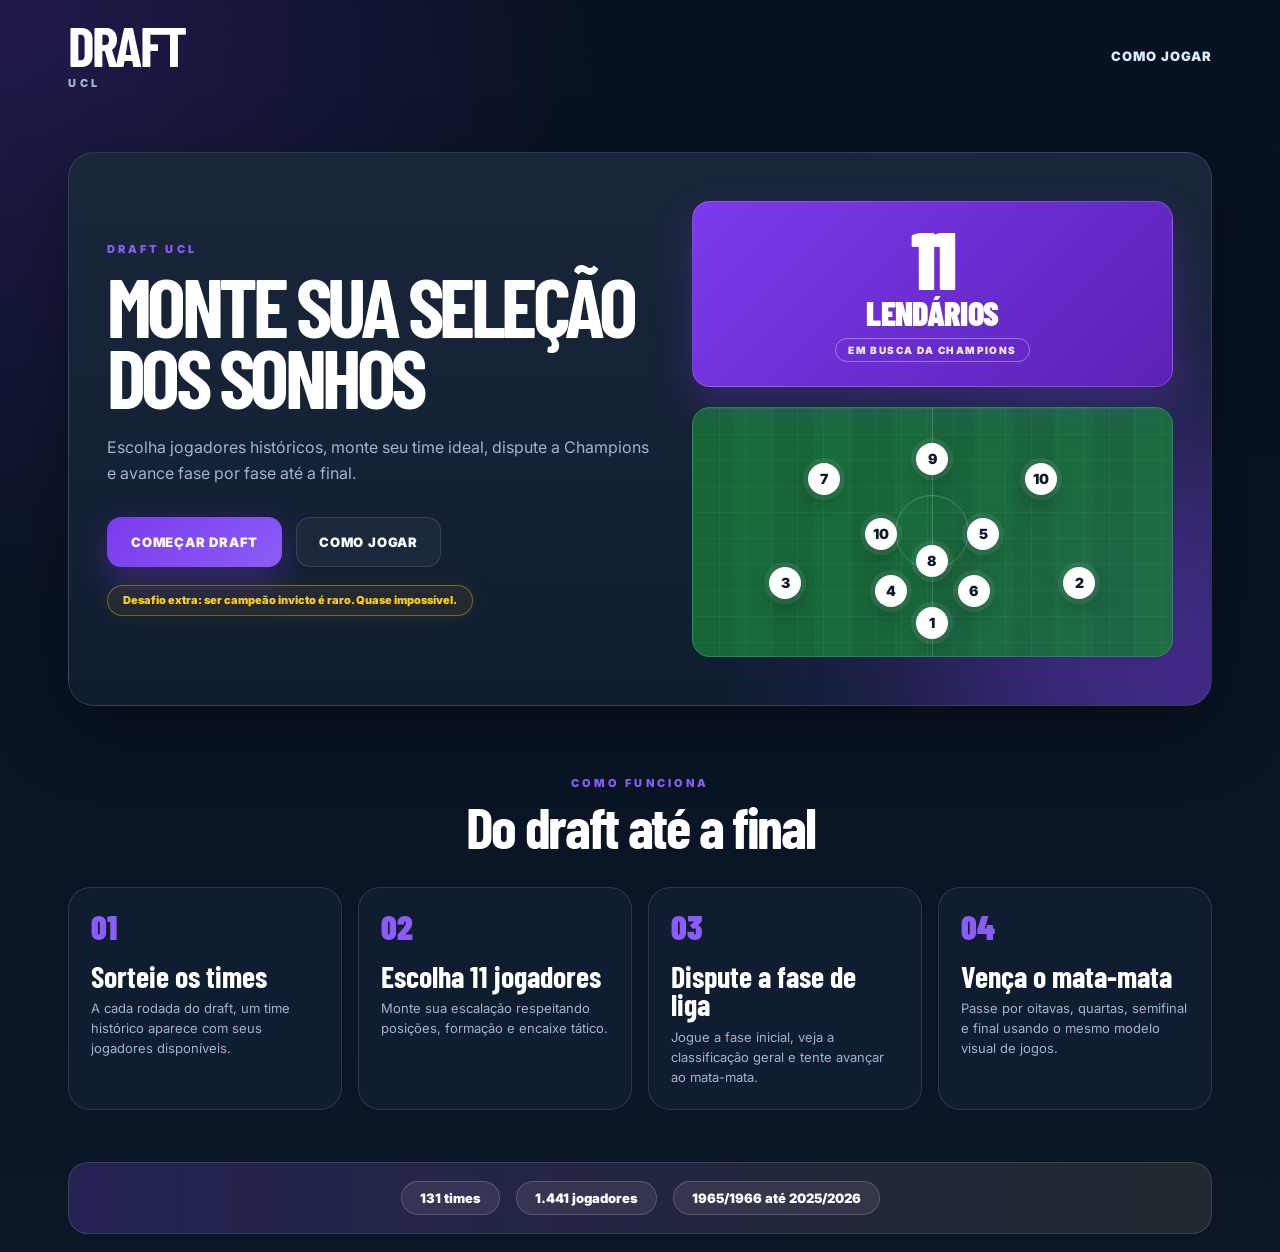
==== commit 84d8f80d: "Atualiza database regras de campanha e balanceamento" ====
--- a/index.html
+++ b/index.html
@@ -7,7 +7,7 @@
   <meta charset="UTF-8" />
   <meta name="viewport" content="width=device-width, initial-scale=1.0" />
 
-  <title>DRAFT UCL</title>
+  <title>MeuDraft</title>
 
   <!-- ===================================================== -->
   <!-- FONTES DO PROJETO -->
@@ -171,9 +171,9 @@
 <!-- BARRA DE ESTATÍSTICAS DA HOME -->
 <!-- ===================================================== -->
 <section class="home-stats-bar">
-  <strong>110 times</strong>
-  <strong>1.210 jogadores</strong>
-  <strong>1985/1986 até 2025/2026</strong>
+  <strong>131 times</strong>
+  <strong>1.441 jogadores</strong>
+  <strong>1965/1966 até 2025/2026</strong>
 </section>
 
 </main>
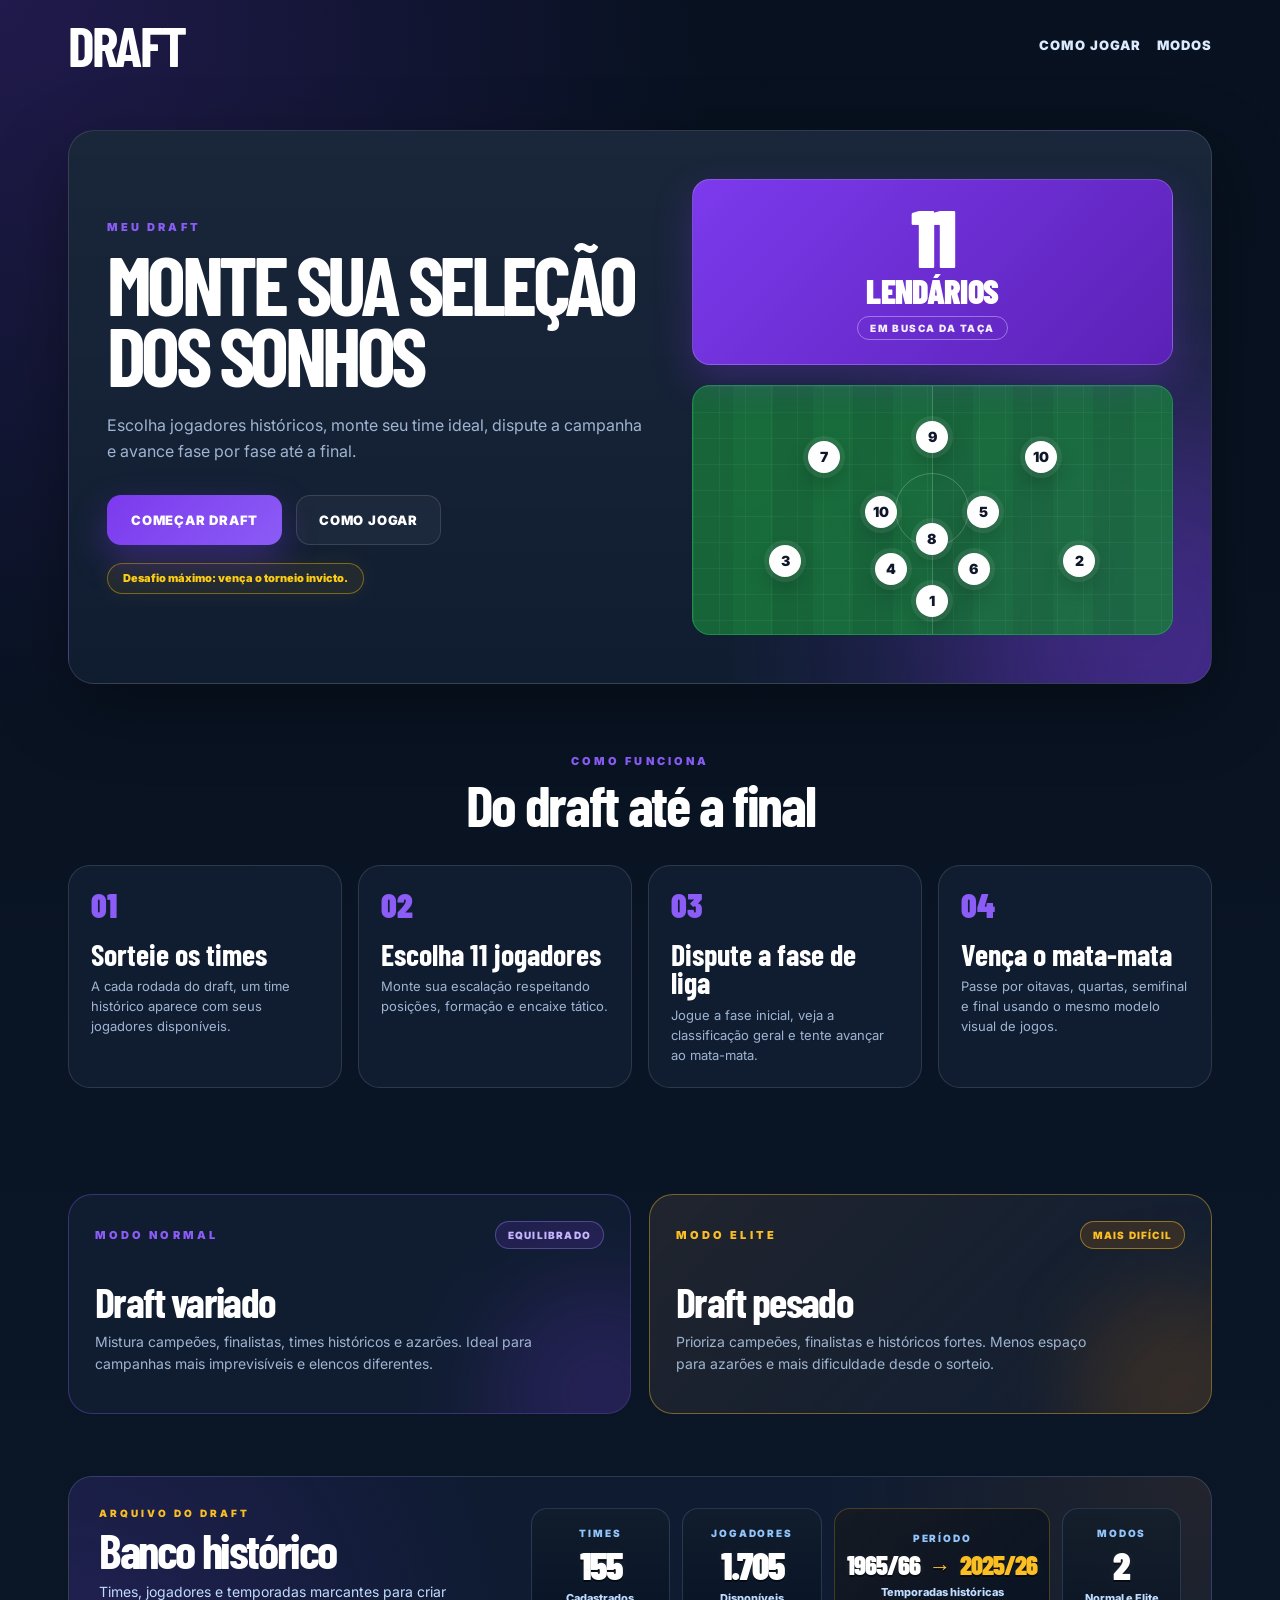
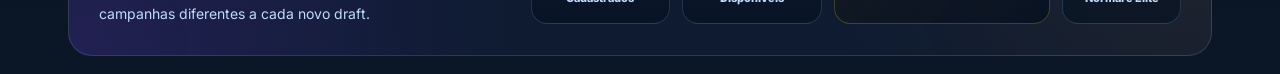
==== commit 9174b846: "Adiciona modo elite e ajusta visual responsivo" ====
--- a/index.html
+++ b/index.html
@@ -44,13 +44,13 @@
     <header class="home-header">
       <div class="home-brand">
         <h1>DRAFT</h1>
-        <span>UCL</span>
+        
       </div>
 
-      <nav class="home-nav">
-        <a href="#como-jogar">Como jogar</a>
-
-      </nav>
+<nav class="home-nav">
+  <a href="#como-jogar">Como jogar</a>
+  <a href="#modos">Modos</a>
+</nav>
     </header>
 
     <!-- ===================================================== -->
@@ -63,16 +63,16 @@
       <!-- ===================================================== -->
       <section class="hero-section">
         <div class="hero-content">
-          <small>DRAFT UCL</small>
+          <small>MEU DRAFT</small>
 
           <h2>
             Monte sua seleção dos sonhos
           </h2>
 
-          <p>
-            Escolha jogadores históricos, monte seu time ideal,
-            dispute a Champions e avance fase por fase até a final.
-          </p>
+<p>
+  Escolha jogadores históricos, monte seu time ideal,
+  dispute a campanha e avance fase por fase até a final.
+</p>
 <div class="hero-actions">
   <a class="primary-btn" href="draft.html">
     COMEÇAR DRAFT
@@ -84,7 +84,7 @@
 </div>
 
 <div class="challenge-pill">
-  Desafio extra: ser campeão invicto é raro. Quase impossível.
+Desafio máximo: vença o torneio invicto.
 </div>
         </div>
 
@@ -95,7 +95,7 @@
           <div class="mission-card">
             <div class="mission-number">11</div>
             <div class="mission-title">LENDÁRIOS</div>
-            <div class="mission-subtitle">EM BUSCA DA CHAMPIONS</div>
+<div class="mission-subtitle">EM BUSCA DA TAÇA</div>
           </div>
 
           <!-- Campo visual decorativo -->
@@ -166,16 +166,82 @@
           </article>
         </div>
    </section>
-
-<!-- ===================================================== -->
-<!-- BARRA DE ESTATÍSTICAS DA HOME -->
-<!-- ===================================================== -->
-<section class="home-stats-bar">
-  <strong>131 times</strong>
-  <strong>1.441 jogadores</strong>
-  <strong>1965/1966 até 2025/2026</strong>
+<!-- ===================================================== -->
+<!-- MODOS DE JOGO -->
+<!-- ===================================================== -->
+<section id="modos" class="modes-section">
+  <div class="modes-grid">
+  <article class="mode-card mode-normal">
+    <div class="mode-card-header">
+      <small>MODO NORMAL</small>
+      <span>Equilibrado</span>
+    </div>
+
+    <h4>Draft variado</h4>
+
+    <p>
+      Mistura campeões, finalistas, times históricos e azarões.
+      Ideal para campanhas mais imprevisíveis e elencos diferentes.
+    </p>
+  </article>
+
+  <article class="mode-card mode-elite">
+    <div class="mode-card-header">
+      <small>MODO ELITE</small>
+      <span>Mais difícil</span>
+    </div>
+
+    <h4>Draft pesado</h4>
+
+    <p>
+      Prioriza campeões, finalistas e históricos fortes.
+      Menos espaço para azarões e mais dificuldade desde o sorteio.
+    </p>
+  </article>
+</div>
 </section>
-
-</main>
-</body>
-</html>+<!-- ===================================================== -->
+<!-- ARQUIVO DO DRAFT -->
+<!-- ===================================================== -->
+<section class="home-archive-section">
+  <div class="archive-header">
+    <small>ARQUIVO DO DRAFT</small>
+    <h3>Banco histórico</h3>
+    <p>
+      Times, jogadores e temporadas marcantes para criar campanhas
+      diferentes a cada novo draft.
+    </p>
+  </div>
+
+  <div class="archive-stats">
+    <div class="archive-stat">
+      <span>Times</span>
+      <strong>155</strong>
+      <small>Cadastrados</small>
+    </div>
+
+    <div class="archive-stat">
+      <span>Jogadores</span>
+      <strong>1.705</strong>
+      <small>Disponíveis</small>
+    </div>
+
+    <div class="archive-stat archive-stat-period">
+      <span>Período</span>
+
+      <div class="archive-period-range">
+        <strong>1965/66</strong>
+        <i>→</i>
+        <strong>2025/26</strong>
+      </div>
+
+      <small>Temporadas históricas</small>
+    </div>
+
+    <div class="archive-stat">
+      <span>Modos</span>
+      <strong>2</strong>
+      <small>Normal e Elite</small>
+    </div>
+  </div>
+</section>
--- a/css/home.css
+++ b/css/home.css
@@ -440,23 +440,7 @@
   border-radius: 20px;
 }
 
-.home-stats-bar strong {
-  min-height: 34px;
-  padding: 0 18px;
-
-  display: inline-flex;
-  align-items: center;
-  justify-content: center;
-
-  border: 1px solid rgba(255, 255, 255, 0.18);
-  border-radius: 999px;
-
-  background: rgba(255, 255, 255, 0.08);
-  color: var(--text);
-
-  font-size: 13px;
-  font-weight: 900;
-}
+
 /* ===================================================== */
 /* COMO JOGAR */
 /* Mantido no modelo atual, só pequenos ajustes */
@@ -553,4 +537,324 @@
 
   font-size: 12px;
   font-weight: 700;
-}+}
+
+/* ===================================================== */
+/* MODOS DE JOGO */
+/* ===================================================== */
+
+.modes-section {
+  padding: 42px 0 28px;
+}
+
+.modes-grid {
+  margin-top: 30px;
+
+  display: grid;
+  grid-template-columns: repeat(2, 1fr);
+  gap: 18px;
+}
+
+.mode-card {
+  min-height: 220px;
+  padding: 26px;
+
+  position: relative;
+  overflow: hidden;
+
+  background: var(--panel);
+  border: 1px solid var(--border);
+  border-radius: 24px;
+}
+
+.mode-card::before {
+  content: "";
+
+  position: absolute;
+  right: -80px;
+  bottom: -90px;
+
+  width: 220px;
+  height: 220px;
+
+  border-radius: 50%;
+  filter: blur(44px);
+  opacity: 0.55;
+}
+
+.mode-card-header {
+  display: flex;
+  align-items: center;
+  justify-content: space-between;
+  gap: 12px;
+
+  position: relative;
+  z-index: 2;
+}
+
+.mode-card-header small {
+  font-size: 11px;
+  font-weight: 900;
+  letter-spacing: 0.28em;
+}
+
+.mode-card-header span {
+  min-height: 28px;
+  padding: 0 12px;
+
+  display: inline-flex;
+  align-items: center;
+  justify-content: center;
+
+  border-radius: 999px;
+
+  font-size: 10px;
+  font-weight: 900;
+  letter-spacing: 0.12em;
+  text-transform: uppercase;
+}
+
+.mode-card h4 {
+  margin: 34px 0 10px;
+
+  position: relative;
+  z-index: 2;
+
+  font-family: var(--font-title);
+  font-size: 42px;
+  line-height: 0.9;
+  letter-spacing: -0.04em;
+}
+
+.mode-card p {
+  max-width: 440px;
+  margin: 0;
+
+  position: relative;
+  z-index: 2;
+
+  color: var(--muted);
+
+  font-size: 14px;
+  line-height: 1.55;
+}
+
+/* Normal */
+.mode-normal {
+  border-color: rgba(139, 92, 246, 0.34);
+}
+
+.mode-normal::before {
+  background: rgba(124, 58, 237, 0.34);
+}
+
+.mode-normal .mode-card-header small {
+  color: var(--primary-2);
+}
+
+.mode-normal .mode-card-header span {
+  background: rgba(124, 58, 237, 0.16);
+  border: 1px solid rgba(167, 139, 250, 0.36);
+  color: #c4b5fd;
+}
+
+/* Elite */
+.mode-elite {
+  border-color: rgba(251, 191, 36, 0.42);
+
+  background:
+    linear-gradient(135deg, rgba(217, 119, 6, 0.08), rgba(15, 29, 50, 0.96)),
+    var(--panel);
+}
+
+.mode-elite::before {
+  background: rgba(217, 119, 6, 0.32);
+}
+
+.mode-elite .mode-card-header small {
+  color: #fbbf24;
+}
+
+.mode-elite .mode-card-header span {
+  background: rgba(217, 119, 6, 0.16);
+  border: 1px solid rgba(251, 191, 36, 0.48);
+  color: #fbbf24;
+}
+/* ===================================================== */
+/* ARQUIVO DO DRAFT */
+/* ===================================================== */
+
+.home-archive-section {
+  margin-top: 34px;
+  padding: 30px;
+
+  display: grid;
+  grid-template-columns: 0.9fr 1.45fr;
+  gap: 28px;
+  align-items: center;
+
+  position: relative;
+  overflow: hidden;
+
+  background:
+    radial-gradient(circle at top right, rgba(217, 119, 6, 0.10), transparent 34%),
+    radial-gradient(circle at bottom left, rgba(124, 58, 237, 0.18), transparent 38%),
+    rgba(15, 29, 50, 0.96);
+
+  border: 1px solid rgba(147, 197, 253, 0.18);
+  border-radius: 24px;
+}
+
+.archive-header {
+  position: relative;
+  z-index: 2;
+}
+
+.archive-header small {
+  display: block;
+
+  color: #fbbf24;
+
+  font-size: 10px;
+  font-weight: 900;
+  letter-spacing: 0.30em;
+}
+
+.archive-header h3 {
+  max-width: 340px;
+
+  margin: 10px 0 10px;
+
+  font-family: var(--font-title);
+  font-size: 48px;
+  line-height: 0.88;
+  letter-spacing: -0.05em;
+}
+
+.archive-header p {
+  max-width: 380px;
+  margin: 0;
+
+  color: #bfdbfe;
+
+  font-size: 14px;
+  line-height: 1.55;
+}
+
+/* Grid dos números */
+.archive-stats {
+  position: relative;
+  z-index: 2;
+
+  display: grid;
+  grid-template-columns: 1fr 1fr 1.55fr 0.85fr;
+  gap: 12px;
+}
+
+.archive-stat {
+  min-height: 116px;
+  padding: 16px 12px;
+
+  display: flex;
+  flex-direction: column;
+  align-items: center;
+  justify-content: center;
+
+  background:
+    linear-gradient(180deg, rgba(255, 255, 255, 0.035), transparent),
+    rgba(8, 18, 34, 0.72);
+
+  border: 1px solid rgba(147, 197, 253, 0.18);
+  border-radius: 16px;
+
+  text-align: center;
+
+  transition:
+    transform 0.18s ease,
+    border-color 0.18s ease,
+    box-shadow 0.18s ease;
+}
+
+.archive-stat span {
+  margin-bottom: 9px;
+
+  color: #93c5fd;
+
+  font-size: 10px;
+  font-weight: 900;
+  letter-spacing: 0.18em;
+  text-transform: uppercase;
+}
+
+.archive-stat strong {
+  color: #ffffff;
+
+  font-family: var(--font-title);
+  font-size: 38px;
+  font-weight: 900;
+  line-height: 0.9;
+  letter-spacing: -0.04em;
+
+  text-shadow:
+    0 2px 0 rgba(0, 0, 0, 0.55),
+    0 0 8px rgba(255, 255, 255, 0.06);
+}
+
+.archive-stat small {
+  margin-top: 10px;
+
+  color: #bfdbfe;
+
+  font-size: 11px;
+  font-weight: 800;
+  line-height: 1.2;
+}
+
+/* Período */
+.archive-stat-period {
+  border-color: rgba(251, 191, 36, 0.24);
+
+  background:
+    linear-gradient(135deg, rgba(217, 119, 6, 0.06), rgba(8, 18, 34, 0.76)),
+    rgba(8, 18, 34, 0.72);
+}
+
+.archive-period-range {
+  display: flex;
+  align-items: center;
+  justify-content: center;
+  gap: 9px;
+
+  white-space: nowrap;
+}
+
+.archive-period-range strong {
+  font-size: 26px;
+  line-height: 0.9;
+}
+
+.archive-period-range strong:last-child {
+  color: #fbbf24;
+}
+
+.archive-period-range i {
+  color: #fbbf24;
+
+  font-style: normal;
+  font-family: var(--font-title);
+  font-size: 22px;
+  font-weight: 900;
+  line-height: 1;
+
+  text-shadow:
+    0 2px 0 rgba(0, 0, 0, 0.55);
+}
+
+.archive-stat:hover {
+  transform: translateY(-2px);
+  border-color: rgba(251, 191, 36, 0.34);
+
+  box-shadow:
+    0 12px 24px rgba(0, 0, 0, 0.16),
+    0 0 14px rgba(217, 119, 6, 0.06);
+}
--- a/css/responsive.css
+++ b/css/responsive.css
@@ -172,7 +172,6 @@
 
 /* Fecha o @media (max-width: 1024px) da HOME */
 }
-
 /* ===================================================== */
 /* DRAFT - TABLET DEITADO / 1024 × 768 */
 /*
@@ -191,7 +190,7 @@
     max-width: 100%;
     min-height: 100vh;
 
-    padding: 16px 18px 28px;
+    padding: 12px 14px 22px;
 
     overflow-x: hidden;
     box-sizing: border-box;
@@ -201,20 +200,25 @@
     width: 100%;
     max-width: 100%;
 
-    margin: 0 auto 14px;
-    padding: 14px 18px;
+    margin: 0 auto 12px;
+    padding: 12px 16px;
 
     box-sizing: border-box;
   }
 
   .draft-brand h1 {
-    font-size: 42px;
+    font-size: 40px;
     line-height: 0.85;
   }
 
+  .draft-brand span {
+    font-size: 8px;
+    letter-spacing: 0.28em;
+  }
+
   .draft-summary {
-    font-size: 11px;
-    letter-spacing: 0.22em;
+    font-size: 10px;
+    letter-spacing: 0.20em;
     white-space: nowrap;
   }
 
@@ -227,8 +231,8 @@
     max-width: 100%;
 
     display: grid;
-    grid-template-columns: 210px minmax(0, 1fr) 180px;
-    gap: 14px;
+    grid-template-columns: 205px minmax(0, 1fr) 175px;
+    gap: 12px;
 
     align-items: start;
 
@@ -263,149 +267,145 @@
   */
   .formation-grid {
     grid-template-columns: repeat(2, minmax(0, 1fr));
-    gap: 8px;
+    gap: 7px;
   }
 
   .style-grid {
     grid-template-columns: 1fr;
-    gap: 8px;
+    gap: 7px;
   }
 
   .formation-btn,
   .style-btn {
-    min-height: 34px;
-    padding: 8px 6px;
-
+    min-height: 32px;
+    padding: 7px 6px;
+
+    font-size: 10px;
+    line-height: 1.1;
+  }
+
+  .panel-label {
+    margin-bottom: 7px;
+
+    font-size: 8.5px;
+    letter-spacing: 0.26em;
+  }
+
+  .draw-card {
+    min-height: 86px;
+    padding: 10px 9px;
+  }
+
+  .draw-card h2 {
+    font-size: 28px;
+  }
+
+  .draw-card p {
     font-size: 10.5px;
-    line-height: 1.1;
-  }
-
-  .panel-label {
-    margin-bottom: 8px;
-
-    font-size: 9px;
-    letter-spacing: 0.28em;
-  }
-
-  .draw-card {
-    min-height: 94px;
-    padding: 12px 10px;
-  }
-
-  .draw-card h2 {
-    font-size: 30px;
-  }
-
-  .draw-card p {
-    font-size: 11px;
   }
 
   .roll-btn {
-    min-height: 44px;
-    font-size: 16px;
+    min-height: 42px;
+    font-size: 15px;
   }
 
   /* Campo - tablet deitado 1024 × 768 */
-.pitch-frame {
-  width: 100%;
-  max-width: 100%;
-
-  padding: 8px;
-  box-sizing: border-box;
-}
-
-.pitch {
-  width: 100%;
-  height: 590px;
-}
-
-/* Slots maiores no tablet deitado */
-.pitch-slot {
-  width: 68px;
-  height: 68px;
-
-  font-size: 16px;
-}
-
-.slot-empty {
-  font-size: 15px;
-}
-
-/*
-  Jogador preenchido:
-  aumenta card, rating e nome no tablet deitado.
-*/
-.pitch-slot.filled {
-  width: 84px;
-  height: 84px;
-}
-
-.pitch-player-card {
-  width: 80px;
-  height: 80px;
-}
-
-.pitch-rating-ball {
-  width: 64px;
-  height: 64px;
-
-  font-size: 25px;
-}
-
-/*
-  Nome do jogador:
-  maior e mais legível.
-*/
-.pitch-player-name {
-  top: 74px;
-
-  max-width: 125px;
-
-  font-size: 13.5px;
-  font-weight: 900;
-  line-height: 1;
-  text-align: center;
-  white-space: nowrap;
-
-  text-shadow:
-    0 2px 0 rgba(0, 0, 0, 0.78),
-    0 0 6px rgba(0, 0, 0, 0.55);
-}
-
+  .pitch-frame {
+    width: 100%;
+    max-width: 100%;
+
+    padding: 8px;
+    box-sizing: border-box;
+  }
+
+  .pitch {
+    width: 100%;
+    height: 540px;
+  }
+
+  /* Slots no tablet deitado */
+  .pitch-slot {
+    width: 62px;
+    height: 62px;
+
+    font-size: 15px;
+  }
+
+  .slot-empty {
+    font-size: 14px;
+  }
+
+  /*
+    Jogador preenchido:
+    mantém legível, mas mais compacto.
+  */
+  .pitch-slot.filled {
+    width: 76px;
+    height: 76px;
+  }
+
+  .pitch-player-card {
+    width: 74px;
+    height: 74px;
+  }
+
+  .pitch-rating-ball {
+    width: 58px;
+    height: 58px;
+
+    font-size: 23px;
+  }
+
+  /*
+    Nome do jogador:
+    mais compacto para caber melhor em 768px de altura.
+  */
+  .pitch-player-name {
+    top: 68px;
+
+    max-width: 118px;
+
+    font-size: 12.5px;
+    font-weight: 900;
+    line-height: 1;
+    text-align: center;
+    white-space: nowrap;
+
+    text-shadow:
+      0 2px 0 rgba(0, 0, 0, 0.78),
+      0 0 6px rgba(0, 0, 0, 0.55);
+  }
 
   /*
     Painel direito:
     deixa o box score caber na largura.
   */
   .score-panel {
-    padding: 14px 12px;
+    padding: 12px 10px;
   }
 
   .score-header {
-    font-size: 12px;
+    font-size: 11.5px;
   }
 
   #overallScore {
-    font-size: 18px;
+    font-size: 17px;
   }
 
   .squad-row {
-    grid-template-columns: 34px minmax(0, 1fr) 34px;
-    min-height: 32px;
+    grid-template-columns: 32px minmax(0, 1fr) 32px;
+    min-height: 30px;
     gap: 6px;
   }
 
   .score-panel .squad-row .squad-player-name {
-    font-size: 13px !important;
+    font-size: 12.5px !important;
   }
 
   .score-panel .squad-row .squad-player-rating {
-    font-size: 15px !important;
-  }
-}
-
-
-
+    font-size: 14.5px !important;
+  }
+}
 /* ===================================================== */
 /* ATÉ 768px */
 /*
@@ -2348,7 +2348,12 @@
 .campaign-card-summary div:nth-child(2) {
   grid-column: 1 / -1;
 }
-
+/* Saldo centralizado quando sobra sozinho */
+.campaign-card-summary div:nth-child(5) {
+  grid-column: 1 / -1;
+  width: calc(50% - 5px);
+  justify-self: center;
+}
 /* ===================================================== */
 /* RANKINGS */
 /* ===================================================== */
@@ -2450,4 +2455,400 @@
   font-size: 11px;
   line-height: 1.2;
   text-align: center;
-} }+} }
+@media (max-width: 640px) {
+  .knockout-repeat-team-btn,
+  .campaign-card-repeat-team-btn,
+  .campaign-games-repeat-team-btn {
+    width: 100%;
+    min-width: 0;
+  }
+
+  .knockout-result-actions {
+    width: 100%;
+    gap: 10px;
+  }
+}
+
+/* ===================================================== */
+/* HOME NOVA - MODOS E ARQUIVO DO DRAFT MOBILE */
+/* ===================================================== */
+
+@media (max-width: 768px) {
+  /* MODOS DE JOGO */
+  .modes-section {
+    width: 100%;
+    padding: 38px 0 24px;
+  }
+
+  .modes-grid {
+    width: 100%;
+
+    display: grid;
+    grid-template-columns: 1fr;
+    gap: 14px;
+  }
+
+  .mode-card {
+    min-height: auto;
+    padding: 22px 20px;
+  }
+
+  .mode-card-header {
+    align-items: flex-start;
+  }
+
+  .mode-card h4 {
+    margin: 28px 0 10px;
+
+    font-size: 38px;
+    line-height: 0.92;
+  }
+
+  .mode-card p {
+    max-width: 100%;
+
+    font-size: 14px;
+    line-height: 1.45;
+  }
+
+  /* ARQUIVO DO DRAFT */
+  .home-archive-section {
+    width: 100%;
+    margin-top: 26px;
+    padding: 24px 20px;
+
+    display: flex;
+    flex-direction: column;
+    gap: 22px;
+
+    box-sizing: border-box;
+  }
+
+  .archive-header {
+    width: 100%;
+    text-align: left;
+  }
+
+  .archive-header small {
+    font-size: 10px;
+    letter-spacing: 0.28em;
+  }
+
+  .archive-header h3 {
+    max-width: 100%;
+
+    margin: 10px 0 10px;
+
+    font-size: 42px;
+    line-height: 0.9;
+  }
+
+  .archive-header p {
+    max-width: 100%;
+
+    font-size: 14px;
+    line-height: 1.45;
+  }
+
+  .archive-stats {
+    width: 100%;
+
+    display: grid;
+    grid-template-columns: 1fr 1fr;
+    gap: 10px;
+  }
+
+  .archive-stat {
+    min-height: 106px;
+    padding: 14px 10px;
+  }
+
+  .archive-stat span {
+    margin-bottom: 8px;
+
+    font-size: 9px;
+    letter-spacing: 0.16em;
+  }
+
+  .archive-stat strong {
+    font-size: 34px;
+    line-height: 0.9;
+  }
+
+  .archive-stat small {
+    margin-top: 8px;
+
+    font-size: 10px;
+    line-height: 1.2;
+  }
+
+  .archive-stat-period {
+    grid-column: 1 / -1;
+  }
+/* Centraliza o card MODOS no mobile */
+.archive-stats .archive-stat:nth-child(4) {
+  grid-column: 1 / -1;
+  width: 132px;
+  justify-self: center;
+}
+  .archive-period-range {
+    gap: 8px;
+  }
+
+  .archive-period-range strong {
+    font-size: 26px;
+  }
+
+  .archive-period-range i {
+    font-size: 22px;
+  }
+}
+
+/* ===================================================== */
+/* HOME NOVA - CELULAR PEQUENO */
+/* ===================================================== */
+
+@media (max-width: 480px) {
+  .modes-section {
+    padding: 34px 0 22px;
+  }
+
+  .modes-grid {
+    gap: 12px;
+  }
+
+  .mode-card {
+    padding: 20px 18px;
+    border-radius: 20px;
+  }
+
+  .mode-card-header {
+    flex-wrap: wrap;
+    gap: 10px;
+  }
+
+  .mode-card-header small {
+    font-size: 10px;
+    letter-spacing: 0.24em;
+  }
+
+  .mode-card-header span {
+    min-height: 26px;
+    padding: 0 10px;
+
+    font-size: 9px;
+  }
+
+  .mode-card h4 {
+    margin: 24px 0 10px;
+
+    font-size: 34px;
+    line-height: 0.92;
+  }
+
+  .mode-card p {
+    font-size: 13px;
+    line-height: 1.45;
+  }
+
+  .home-archive-section {
+    margin-top: 24px;
+    padding: 22px 18px;
+    border-radius: 22px;
+  }
+
+  .archive-header h3 {
+    font-size: 38px;
+    line-height: 0.9;
+  }
+
+  .archive-header p {
+    font-size: 13px;
+    line-height: 1.45;
+  }
+
+  .archive-stats {
+    grid-template-columns: 1fr 1fr;
+    gap: 10px;
+  }
+
+  .archive-stat {
+    min-height: 100px;
+    padding: 13px 8px;
+    border-radius: 15px;
+  }
+
+  .archive-stat strong {
+    font-size: 32px;
+  }
+
+  .archive-stat small {
+    font-size: 9.5px;
+  }
+
+  .archive-period-range strong {
+    font-size: 24px;
+  }
+
+  .archive-period-range i {
+    font-size: 20px;
+  }
+}
+
+/* ===================================================== */
+/* HOME NOVA - CELULAR MUITO ESTREITO */
+/* ===================================================== */
+
+@media (max-width: 380px) {
+  .archive-header h3 {
+    font-size: 34px;
+  }
+
+  .archive-stats {
+    grid-template-columns: 1fr;
+  }
+
+  .archive-stat-period {
+    grid-column: auto;
+  }
+
+  .archive-period-range {
+    flex-wrap: wrap;
+    gap: 6px;
+  }
+
+  .archive-period-range strong {
+    font-size: 23px;
+  }
+
+  .archive-period-range i {
+    font-size: 19px;
+  }
+}
+
+/* ===================================================== */
+/* DRAFT MOBILE - HEADER NO MODO ELITE */
+/*
+  No mobile, o selo CAMPANHA ELITE ocupa muito espaço.
+  Por isso escondemos a logo DRAFT apenas no modo Elite.
+*/
+/* ===================================================== */
+
+@media (max-width: 480px) {
+  .draft-page:has(.draft-mode-info.elite) .draft-header {
+    padding: 14px 12px;
+
+    display: flex;
+    align-items: center;
+    justify-content: center;
+  }
+
+  .draft-page:has(.draft-mode-info.elite) .draft-brand {
+    display: none;
+  }
+
+  .draft-page:has(.draft-mode-info.elite) .draft-summary {
+    width: 100%;
+
+    display: flex;
+    align-items: center;
+    justify-content: center;
+    gap: 6px;
+
+    font-size: 8px;
+    letter-spacing: 0.14em;
+    line-height: 1.2;
+    text-align: center;
+    white-space: nowrap;
+  }
+
+  .draft-page:has(.draft-mode-info.elite) #draftModeLabel {
+    padding: 5px 10px;
+
+    font-size: 8px;
+    letter-spacing: 2px;
+  }
+}
+/* ===================================================== */
+/* DRAFT MOBILE - JOGADOR NO CAMPO APENAS NO ELITE */
+/*
+  Ajusta somente o jogador preenchido no campo quando
+  o modo Elite estiver ativo no mobile.
+  Não altera o modo Normal.
+*/
+/* ===================================================== */
+
+@media (max-width: 480px) {
+  .draft-page:has(.draft-mode-info.elite) .pitch-slot.filled {
+    width: 64px;
+    height: 64px;
+  }
+
+  .draft-page:has(.draft-mode-info.elite) .pitch-slot.filled .pitch-player-card {
+    width: 62px;
+    height: 62px;
+  }
+
+  .draft-page:has(.draft-mode-info.elite) .pitch-slot.filled .pitch-rating-ball {
+    width: 52px;
+    height: 52px;
+
+    background: rgba(8, 18, 34, 0.96);
+    border: none;
+
+    color: #fbbf24;
+
+    font-size: 20px;
+
+    box-shadow:
+      0 4px 8px rgba(0, 0, 0, 0.26),
+      inset 0 -2px 0 rgba(0, 0, 0, 0.16);
+  }
+
+.draft-page:has(.draft-mode-info.elite) .pitch-slot.filled .pitch-player-name {
+  top: 63px;
+
+  max-width: 104px;
+
+  color: #ffffff;
+
+  font-size: 12.2px;
+  font-weight: 900;
+  line-height: 1;
+  text-align: center;
+  white-space: nowrap;
+
+  text-shadow:
+    0 2px 0 rgba(0, 0, 0, 0.72),
+    0 0 6px rgba(0, 0, 0, 0.45);
+}
+}
+
+/* Celular muito estreito */
+@media (max-width: 380px) {
+  .draft-page:has(.draft-mode-info.elite) .pitch-slot.filled {
+    width: 58px;
+    height: 58px;
+  }
+
+  .draft-page:has(.draft-mode-info.elite) .pitch-slot.filled .pitch-player-card {
+    width: 56px;
+    height: 56px;
+  }
+
+  .draft-page:has(.draft-mode-info.elite) .pitch-slot.filled .pitch-rating-ball {
+    width: 48px;
+    height: 48px;
+
+    font-size: 18.5px;
+  }
+
+.draft-page:has(.draft-mode-info.elite) .pitch-slot.filled .pitch-player-name {
+  top: 59px;
+
+  max-width: 92px;
+
+  font-size: 11px;
+}
+}
